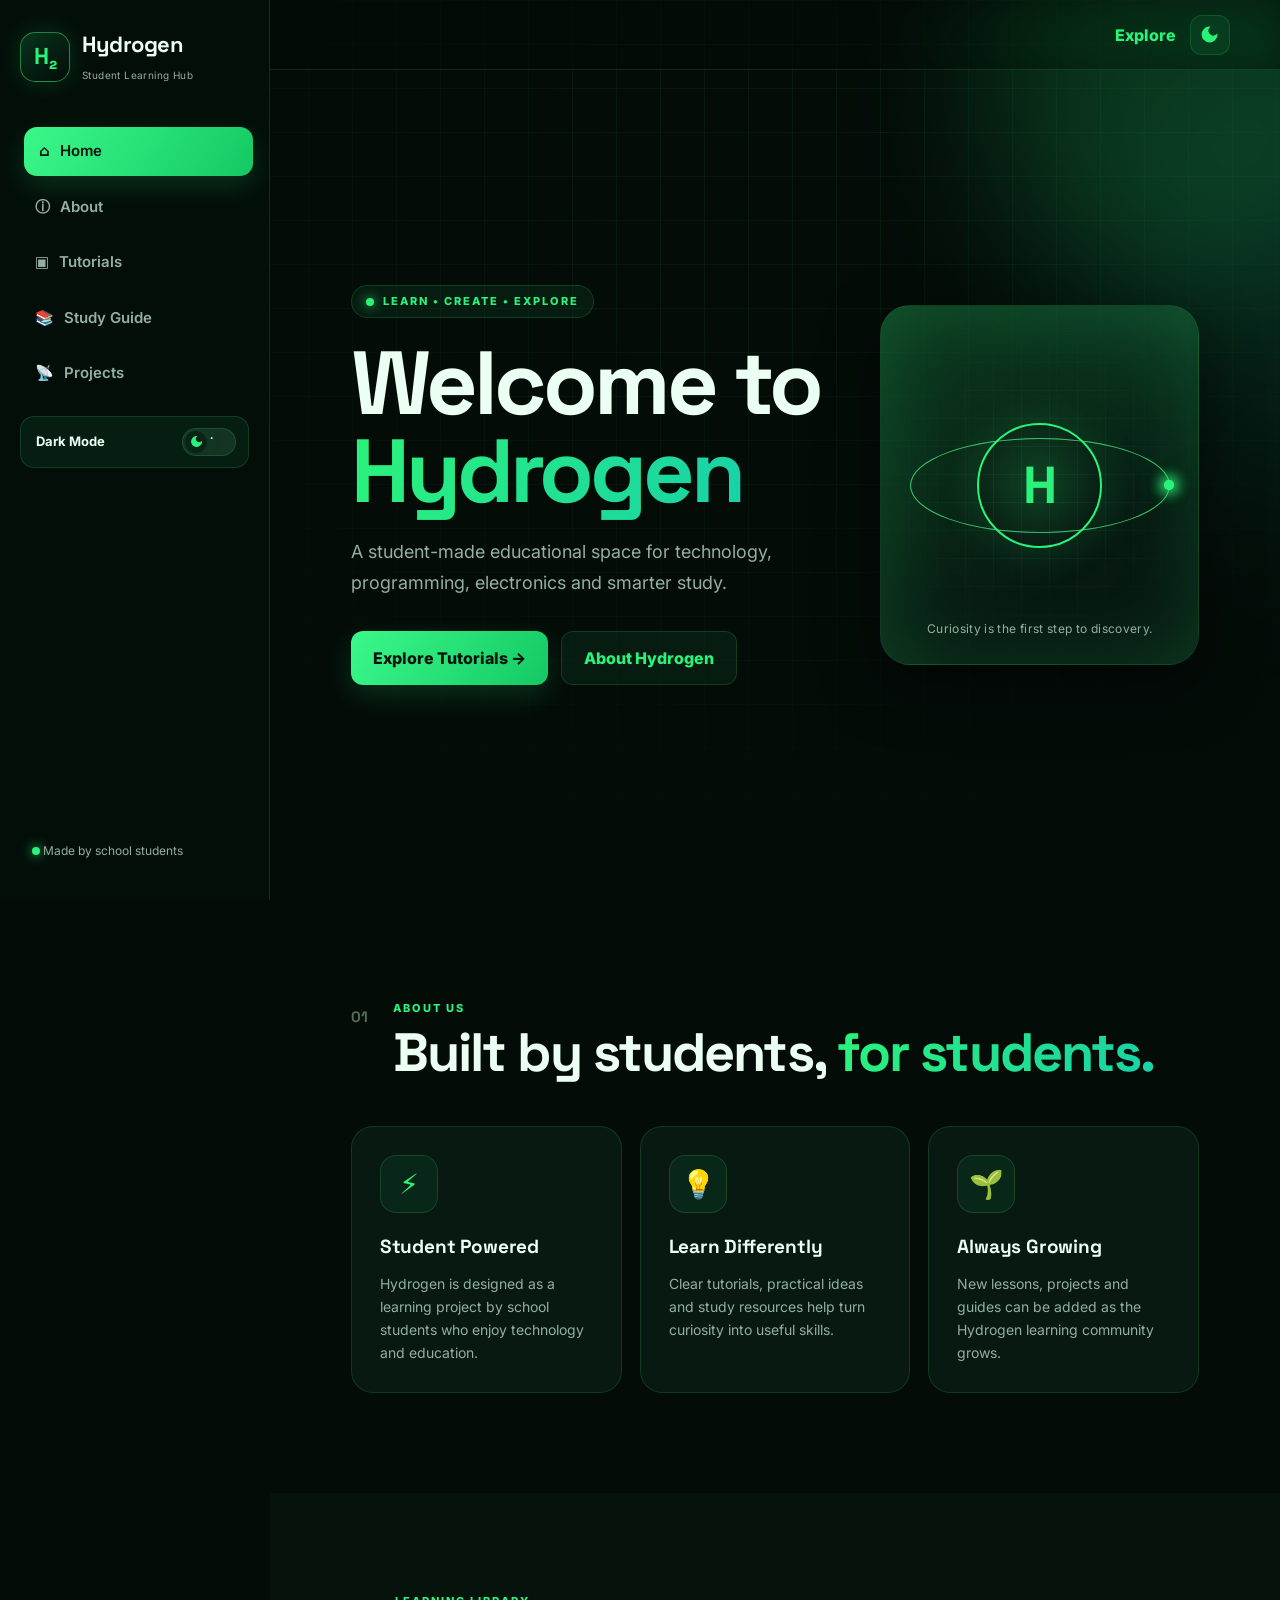
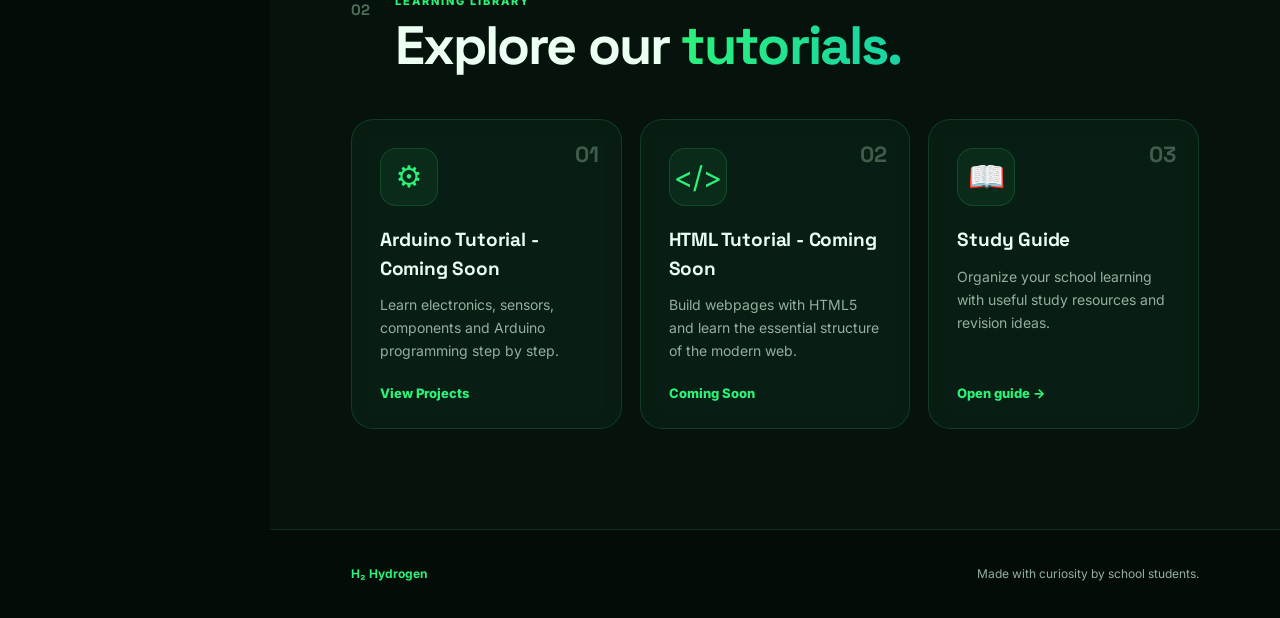
==== index.html @ 84f3fb13 "Add line break in Arduino tutorial section Added a line break after the tutorial description." ====
<!DOCTYPE html>
<html lang="en">
<head>
  <meta charset="UTF-8">
  <meta name="viewport" content="width=device-width, initial-scale=1.0">
  <meta name="theme-color" content="#040c08">
  <script>
    (function () {
      var r = document.documentElement, t = "dark";
      try { if (localStorage.getItem("hydrogen-theme") === "light") t = "light"; } catch (e) {}
      r.setAttribute("data-theme", t);
      r.classList.add("js");
    })();
  </script>
  <link rel="preconnect" href="https://fonts.googleapis.com">
  <link rel="preconnect" href="https://fonts.gstatic.com" crossorigin>
  <link href="https://fonts.googleapis.com/css2?family=Inter:wght@400;500;600;700&family=Space+Grotesk:wght@500;600;700&display=swap" rel="stylesheet">
  <meta name="description" content="Hydrogen — a student-made educational website.">
  <title>Hydrogen | Student Learning Hub</title>
  <link rel="stylesheet" href="style.css">
  <link rel="shortcut icon" href="sources/favicon.png" type="image/png">
</head>
<body>
  <div class="green-pulse"></div>

  <aside class="sidebar" id="sidebar">
    <div class="brand">
      <div class="logo">H₂</div>
      <div>
        <h1>Hydrogen</h1>
        <span>Student Learning Hub</span>
      </div>
    </div>

    <button class="close-btn" id="closeSidebar" aria-label="Close menu">×</button>

    <nav>
      <a href="#home" class="active">⌂ <span>Home</span></a>
      <a href="#about">ⓘ <span>About</span></a>
      <a href="#tutorials">▣ <span>Tutorials</span></a>
      <a href="studyguide.html">📚 <span>Study Guide</span></a>

<a href="projects.html">📡 <span>Projects</span></a>
    </nav>


    <button class="theme-toggle" id="themeToggle" type="button" aria-label="Toggle light and dark mode" aria-pressed="false" data-theme-toggle>
      <span class="theme-label" id="themeLabel">Dark Mode</span>
      <span class="theme-switch" aria-hidden="true"><span class="knob"><svg class="ico moon" viewBox="0 0 24 24"><path d="M21 12.8A9 9 0 1 1 11.2 3a7 7 0 0 0 9.8 9.8z"/></svg><svg class="ico sun" viewBox="0 0 24 24"><circle cx="12" cy="12" r="4.2"/><path d="M12 2v2.5M12 19.5V22M2 12h2.5M19.5 12H22M4.9 4.9l1.8 1.8M17.3 17.3l1.8 1.8M4.9 19.1l1.8-1.8M17.3 6.7l1.8-1.8" fill="none"/></svg></span></span>
    </button>

    <div class="sidebar-footer">
      <span class="dot"></span> Made by school students
    </div>
  </aside>

  <main class="content">
    <header class="topbar">
      <button class="menu-btn" id="openSidebar" aria-label="Open menu">☰</button>
      <div class="mini-brand">Hydrogen</div>
      <div class="top-actions">
        <a href="#tutorials" class="top-link">Explore</a>
        <button class="theme-mini" type="button" aria-label="Toggle light and dark mode" data-theme-toggle><svg class="ico moon" viewBox="0 0 24 24"><path d="M21 12.8A9 9 0 1 1 11.2 3a7 7 0 0 0 9.8 9.8z"/></svg><svg class="ico sun" viewBox="0 0 24 24"><circle cx="12" cy="12" r="4.2"/><path d="M12 2v2.5M12 19.5V22M2 12h2.5M19.5 12H22M4.9 4.9l1.8 1.8M17.3 17.3l1.8 1.8M4.9 19.1l1.8-1.8M17.3 6.7l1.8-1.8" fill="none"/></svg></button>
      </div>
    </header>

    <section class="hero" id="home">
      <div class="hero-text">
        <div class="eyebrow"><span class="blink-dot"></span> LEARN • CREATE • EXPLORE</div>
        <h2>Welcome to <span>Hydrogen</span></h2>
        <p>
          A student-made educational space for technology, programming,
          electronics and smarter study.
        </p>
        <div class="hero-actions">
          <a href="#tutorials" class="btn primary">Explore Tutorials →</a>
          <a href="#about" class="btn secondary">About Hydrogen</a>
        </div>
      </div>

      <div class="hero-card">
        <div class="orbit orbit-one"></div>
        <div class="orbit orbit-two"></div>
        <div class="atom">H</div>
        <p>Curiosity is the first step to discovery.</p>
      </div>
    </section>

    <section class="section" id="about">
      <div class="section-heading">
        <span>01</span>
        <div>
          <p class="eyebrow">ABOUT US</p>
          <h2>Built by students, <span>for students.</span></h2>
        </div>
      </div>
      <div class="about-grid">
        <article class="glass-card">
          <div class="card-icon">⚡</div>
          <h3>Student Powered</h3>
          <p>Hydrogen is designed as a learning project by school students who enjoy technology and education.</p>
        </article>
        <article class="glass-card">
          <div class="card-icon">💡</div>
          <h3>Learn Differently</h3>
          <p>Clear tutorials, practical ideas and study resources help turn curiosity into useful skills.</p>
        </article>
        <article class="glass-card">
          <div class="card-icon">🌱</div>
          <h3>Always Growing</h3>
          <p>New lessons, projects and guides can be added as the Hydrogen learning community grows.</p>
        </article>
      </div>
    </section>

    <section class="section tutorials" id="tutorials">
      <div class="section-heading">
        <span>02</span>
        <div>
          <p class="eyebrow">LEARNING LIBRARY</p>
          <h2>Explore our <span>tutorials.</span></h2>
        </div>
      </div>

      <div class="tutorial-grid">
        <article class="tutorial-card" href="Arduino.html">
          <div class="tutorial-number">01</div>
          <div class="tutorial-icon">⚙</div>
          <h3>Arduino Tutorial - Coming Soon</h3>
          <p>Learn electronics, sensors, components and Arduino programming step by step.</p><br>
           <span class="read"><a href="https://github.com/TanvirCodeStorm" target="_blank">View Projects</a></span>
        </article>

        <article class="tutorial-card" href="html5tute.html">
          <div class="tutorial-number">02</div>
          <div class="tutorial-icon">&lt;/&gt;</div>
          <h3>HTML Tutorial - Coming Soon</h3>
          <p>Build webpages with HTML5 and learn the essential structure of the modern web.</p>
          <span class="read">Coming Soon</span>
        </article>

        <a class="tutorial-card" href="studyguide.html">
          <div class="tutorial-number">03</div>
          <div class="tutorial-icon">📖</div>
          <h3>Study Guide</h3>
          <p>Organize your school learning with useful study resources and revision ideas.</p>
          <span class="read">Open guide →</span>
        </a>
      </div>
    </section>

    <footer>
      <strong>H₂ Hydrogen</strong>
      <span>Made with curiosity by school students.</span>
    </footer>
  </main>

  <script src="script.js"></script>
</body>
</html>
---- style.css ----
/* =========================================================
   Hydrogen — redesigned theme, light mode, toggles & motion
   ========================================================= */

*,
*::before,
*::after { box-sizing: border-box; margin: 0; padding: 0; }

/* ---------- Design tokens ---------- */
:root,
html[data-theme="dark"] {
  color-scheme: dark;
  --bg: #040c08;
  --panel: rgba(12, 36, 23, .58);
  --text: #ecfff3;
  --muted: #94b09f;
  --faint: #4f6f5b;
  --border: rgba(74, 255, 140, .14);
  --border-strong: rgba(74, 255, 140, .45);
  --accent: #2bf27a;
  --accent-2: #19d3a6;
  --accent-soft: #9affbe;
  --btn-from: #3bf88a;
  --btn-to: #14c964;
  --on-btn: #03140a;
  --nav-bg: rgba(4, 16, 10, .8);
  --bar-bg: rgba(4, 12, 8, .55);
  --band: rgba(9, 30, 19, .45);
  --shadow: 0 22px 55px rgba(0, 0, 0, .5);
  --glow: rgba(43, 242, 122, .16);
  --blob-1: rgba(43, 242, 122, .17);
  --blob-2: rgba(25, 211, 166, .11);
  --grid-line: rgba(74, 255, 140, .055);
  --link-bg: rgba(43, 242, 122, .07);
  --link-bg-hover: rgba(43, 242, 122, .15);
  --switch-track: #143323;
  --knob-bg: #0b2316;
  --ring: rgba(43, 242, 122, .55);
}

html[data-theme="light"] {
  color-scheme: light;
  --bg: #f3faf5;
  --panel: rgba(255, 255, 255, .74);
  --text: #0a1f14;
  --muted: #4a6455;
  --faint: #8ba698;
  --border: rgba(8, 110, 55, .15);
  --border-strong: rgba(8, 130, 65, .45);
  --accent: #087a3c;
  --accent-2: #0a8a78;
  --accent-soft: #066d35;
  --btn-from: #0a8a45;
  --btn-to: #066c34;
  --on-btn: #ffffff;
  --nav-bg: rgba(255, 255, 255, .82);
  --bar-bg: rgba(243, 250, 245, .7);
  --band: rgba(214, 241, 223, .55);
  --shadow: 0 20px 46px rgba(14, 82, 46, .15);
  --glow: rgba(20, 170, 90, .15);
  --blob-1: rgba(60, 214, 120, .30);
  --blob-2: rgba(120, 225, 200, .28);
  --grid-line: rgba(8, 110, 55, .06);
  --link-bg: rgba(8, 122, 60, .06);
  --link-bg-hover: rgba(8, 122, 60, .13);
  --switch-track: #bfe7cc;
  --knob-bg: #ffffff;
  --ring: rgba(8, 122, 60, .5);
}

/* ---------- Base ---------- */
html { scroll-behavior: smooth; -webkit-text-size-adjust: 100%; }

body {
  min-height: 100vh;
  min-height: 100dvh;
  background: var(--bg);
  color: var(--text);
  font-family: "Inter", system-ui, -apple-system, "Segoe UI", Roboto, Arial, sans-serif;
  line-height: 1.5;
  overflow-x: hidden;
  animation: page-in .7s ease both;
}

/* subtle tech grid behind everything */
body::before {
  content: "";
  position: fixed;
  inset: 0;
  z-index: 0;
  pointer-events: none;
  background-image:
    linear-gradient(var(--grid-line) 1px, transparent 1px),
    linear-gradient(90deg, var(--grid-line) 1px, transparent 1px);
  background-size: 44px 44px;
  -webkit-mask-image: radial-gradient(ellipse at 60% 20%, #000 10%, transparent 72%);
  mask-image: radial-gradient(ellipse at 60% 20%, #000 10%, transparent 72%);
}

a { color: inherit; text-decoration: none; }

h1, h2, h3, .logo, .atom, .mini-brand {
  font-family: "Space Grotesk", "Inter", system-ui, sans-serif;
}

::selection { background: var(--accent); color: var(--on-btn); }

:focus-visible {
  outline: 2px solid var(--ring);
  outline-offset: 3px;
  border-radius: 8px;
}

/* themed scrollbar */
html { scrollbar-width: thin; scrollbar-color: var(--faint) transparent; }
::-webkit-scrollbar { width: 10px; }
::-webkit-scrollbar-thumb { background: var(--faint); border-radius: 10px; border: 2px solid var(--bg); }

/* ---------- Ambient background blobs ---------- */
.green-pulse {
  position: fixed;
  width: 420px;
  height: 420px;
  right: -120px;
  top: -130px;
  border-radius: 50%;
  background: var(--blob-1);
  filter: blur(70px);
  animation: drift-a 14s ease-in-out infinite;
  pointer-events: none;
  z-index: 0;
}

.green-pulse::after {
  content: "";
  position: fixed;
  width: 460px;
  height: 460px;
  left: 120px;
  bottom: -200px;
  border-radius: 50%;
  background: var(--blob-2);
  filter: blur(80px);
  animation: drift-b 18s ease-in-out infinite;
}

/* ---------- Scroll progress ---------- */
.scroll-progress {
  position: fixed;
  top: 0;
  left: 0;
  width: 100%;
  height: 3px;
  z-index: 100;
  transform-origin: 0 50%;
  transform: scaleX(0);
  background: linear-gradient(90deg, var(--accent), var(--accent-2));
  box-shadow: 0 0 12px var(--accent);
  pointer-events: none;
}

/* ---------- Sidebar ---------- */
.sidebar {
  position: fixed;
  left: 0;
  top: 0;
  width: 270px;
  height: 100vh;
  height: 100dvh;
  padding: 28px 20px;
  background: var(--nav-bg);
  border-right: 1px solid var(--border);
  z-index: 40;
  display: flex;
  flex-direction: column;
  overflow-y: auto;
  -webkit-backdrop-filter: blur(22px) saturate(140%);
  backdrop-filter: blur(22px) saturate(140%);
  transition: transform .4s cubic-bezier(.2, .8, .2, 1), background-color .4s;
}

.brand {
  display: flex;
  align-items: center;
  gap: 12px;
  margin-bottom: 42px;
}

.logo {
  width: 50px;
  height: 50px;
  display: grid;
  place-items: center;
  border: 1px solid var(--border-strong);
  border-radius: 15px;
  color: var(--accent);
  font-size: 23px;
  font-weight: 800;
  background: linear-gradient(145deg, var(--glow), transparent);
  box-shadow: 0 0 26px var(--glow);
  animation: logo-glow 3.6s ease-in-out infinite;
}

.brand h1 { font-size: 22px; letter-spacing: -.02em; }
.brand span { color: var(--muted); font-size: 10px; letter-spacing: .04em; }

.sidebar nav { display: grid; gap: 7px; }

.sidebar nav a {
  position: relative;
  display: flex;
  align-items: center;
  gap: 10px;
  padding: 13px 15px;
  border-radius: 13px;
  color: var(--muted);
  font-weight: 600;
  font-size: 15px;
  transition: color .25s, background-color .25s, transform .25s, box-shadow .25s;
}

.sidebar nav a:hover {
  color: var(--text);
  background: var(--link-bg-hover);
  transform: translateX(4px);
}

.sidebar nav a.active {
  color: var(--on-btn);
  background: linear-gradient(120deg, var(--btn-from), var(--btn-to));
  transform: translateX(4px);
  box-shadow: 0 10px 28px var(--glow);
}

.sidebar-footer {
  margin-top: auto;
  color: var(--muted);
  font-size: 12px;
  padding: 12px;
}

.dot, .blink-dot {
  display: inline-block;
  width: 8px;
  height: 8px;
  border-radius: 50%;
  background: var(--accent);
  box-shadow: 0 0 12px var(--accent);
  animation: blink 1.4s infinite;
}

.backdrop {
  position: fixed;
  inset: 0;
  z-index: 30;
  background: rgba(2, 10, 6, .55);
  -webkit-backdrop-filter: blur(4px);
  backdrop-filter: blur(4px);
  opacity: 0;
  pointer-events: none;
  transition: opacity .35s ease;
}
.backdrop.show { opacity: 1; pointer-events: auto; }

/* ---------- Theme toggle (sidebar) ---------- */
.theme-toggle {
  margin-top: 18px;
  width: 100%;
  padding: 11px 12px 11px 15px;
  border: 1px solid var(--border);
  border-radius: 14px;
  background: var(--link-bg);
  color: var(--text);
  cursor: pointer;
  display: flex;
  align-items: center;
  justify-content: space-between;
  gap: 10px;
  font: inherit;
  font-size: 13px;
  font-weight: 700;
  transition: border-color .25s, transform .25s, background-color .25s;
}
.theme-toggle:hover { border-color: var(--border-strong); transform: translateX(3px); }
.theme-toggle:active { transform: scale(.98); }

.theme-switch {
  position: relative;
  flex: none;
  width: 54px;
  height: 28px;
  border-radius: 30px;
  background: var(--switch-track);
  border: 1px solid var(--border);
  overflow: hidden;
  transition: background-color .4s;
}

/* stars (dark) / clouds (light) decoration */
.theme-switch::before {
  content: "";
  position: absolute;
  inset: 0;
  background:
    radial-gradient(circle at 26% 30%, #fff 0 1px, transparent 1.5px),
    radial-gradient(circle at 40% 70%, #fff 0 1px, transparent 1.5px),
    radial-gradient(circle at 55% 35%, #fff 0 .8px, transparent 1.3px);
  opacity: .8;
  transition: opacity .4s, transform .5s;
}
html[data-theme="light"] .theme-switch::before {
  opacity: 0;
  transform: translateY(-10px);
}

.knob {
  position: absolute;
  top: 2px;
  left: 2px;
  width: 22px;
  height: 22px;
  border-radius: 50%;
  display: grid;
  place-items: center;
  color: var(--accent);
  background: var(--knob-bg);
  box-shadow: 0 2px 8px rgba(0, 0, 0, .3), 0 0 14px var(--glow);
  transition: transform .5s cubic-bezier(.68, -.4, .27, 1.4), background-color .4s;
}
html[data-theme="light"] .knob { transform: translateX(26px) rotate(360deg); color: #e89a00; }

.ico {
  grid-area: 1 / 1;
  width: 13px;
  height: 13px;
  fill: currentColor;
  stroke: currentColor;
  stroke-width: 2;
  stroke-linecap: round;
  transition: opacity .3s, transform .5s;
}
.ico.sun { opacity: 0; transform: scale(.3) rotate(-90deg); }
html[data-theme="light"] .ico.sun { opacity: 1; transform: none; }
html[data-theme="light"] .ico.moon { opacity: 0; transform: scale(.3) rotate(90deg); }

/* ---------- Theme toggle (compact, top bar) ---------- */
.theme-mini {
  position: relative;
  width: 40px;
  height: 40px;
  border-radius: 12px;
  border: 1px solid var(--border);
  background: var(--link-bg);
  color: var(--accent);
  display: grid;
  place-items: center;
  cursor: pointer;
  transition: transform .25s, border-color .25s, background-color .25s;
}
.theme-mini:hover { transform: translateY(-2px) rotate(-8deg); border-color: var(--border-strong); background: var(--link-bg-hover); }
.theme-mini:active { transform: scale(.92); }
.theme-mini .ico { width: 19px; height: 19px; }
html[data-theme="light"] .theme-mini { color: #d98b00; }

/* ---------- Layout ---------- */
.content {
  margin-left: 270px;
  position: relative;
  z-index: 1;
}

.topbar {
  position: sticky;
  top: 0;
  z-index: 20;
  height: 70px;
  display: flex;
  align-items: center;
  justify-content: space-between;
  gap: 14px;
  padding: 0 5%;
  background: var(--bar-bg);
  border-bottom: 1px solid var(--border);
  -webkit-backdrop-filter: blur(16px) saturate(140%);
  backdrop-filter: blur(16px) saturate(140%);
  transition: background-color .4s;
}

.top-actions {
  display: flex;
  align-items: center;
  gap: 14px;
  margin-left: auto;
}

.mini-brand, .top-link {
  color: var(--accent);
  font-weight: 800;
}

.top-link {
  position: relative;
  padding: 4px 0;
}
.top-link::after {
  content: "";
  position: absolute;
  left: 0; right: 0; bottom: 0;
  height: 2px;
  background: var(--accent);
  transform: scaleX(0);
  transform-origin: left;
  transition: transform .3s ease;
}
.top-link:hover::after { transform: scaleX(1); }

.menu-btn, .close-btn { display: none; }

/* ---------- Hero ---------- */
.hero {
  min-height: calc(100vh - 70px);
  padding: 80px 8%;
  display: grid;
  grid-template-columns: 1.2fr .8fr;
  gap: 50px;
  align-items: center;
}

.eyebrow {
  color: var(--accent);
  font-size: 11px;
  letter-spacing: 2px;
  font-weight: 800;
}

.hero-text .eyebrow,
.hero > :first-child > .eyebrow {
  display: inline-flex;
  align-items: center;
  gap: 9px;
  padding: 7px 14px;
  border: 1px solid var(--border);
  border-radius: 99px;
  background: var(--link-bg);
}

.hero h2 {
  margin: 22px 0;
  max-width: 800px;
  font-size: clamp(46px, 7vw, 92px);
  line-height: .98;
  letter-spacing: -.045em;
}

.hero h2 span,
.section h2 span {
  background: linear-gradient(100deg, var(--accent), var(--accent-2), var(--accent));
  background-size: 200% auto;
  -webkit-background-clip: text;
  background-clip: text;
  color: transparent;
  -webkit-text-fill-color: transparent;
  animation: shimmer 6s linear infinite;
}

.hero p {
  max-width: 650px;
  color: var(--muted);
  font-size: 18px;
  line-height: 1.7;
}

.hero-actions {
  display: flex;
  flex-wrap: wrap;
  gap: 13px;
  margin-top: 32px;
}

/* hero entrance choreography */
.hero > :first-child > * { animation: rise .9s cubic-bezier(.2, .7, .2, 1) backwards; }
.hero > :first-child > :nth-child(1) { animation-delay: .10s; }
.hero > :first-child > :nth-child(2) { animation-delay: .22s; }
.hero > :first-child > :nth-child(3) { animation-delay: .34s; }
.hero > :first-child > :nth-child(4) { animation-delay: .46s; }
.hero-card { animation: pop 1s cubic-bezier(.2, .8, .2, 1) .3s backwards; }

/* ---------- Buttons ---------- */
.btn {
  position: relative;
  display: inline-flex;
  align-items: center;
  gap: 6px;
  padding: 14px 22px;
  border-radius: 12px;
  font-weight: 800;
  overflow: hidden;
  transition: transform .3s, box-shadow .3s, border-color .3s, background-color .3s;
}

.btn.primary {
  background: linear-gradient(120deg, var(--btn-from), var(--btn-to));
  color: var(--on-btn);
  box-shadow: 0 10px 28px var(--glow);
}
.btn.primary::after {
  content: "";
  position: absolute;
  top: 0; left: -80%;
  width: 50%; height: 100%;
  background: linear-gradient(100deg, transparent, rgba(255, 255, 255, .45), transparent);
  transform: skewX(-20deg);
  transition: left .6s ease;
}
.btn.primary:hover::after { left: 130%; }

.btn.secondary {
  border: 1px solid var(--border);
  color: var(--accent);
  background: var(--link-bg);
}
.btn.secondary:hover { border-color: var(--border-strong); background: var(--link-bg-hover); }

.btn:hover { transform: translateY(-3px); box-shadow: 0 16px 34px var(--glow); }
.btn:active { transform: translateY(0) scale(.97); }

/* ---------- Hero card ---------- */
.hero-card {
  position: relative;
  height: 360px;
  border: 1px solid var(--border);
  border-radius: 30px;
  background: linear-gradient(145deg, var(--glow), transparent 70%), var(--panel);
  display: grid;
  place-items: center;
  overflow: hidden;
  box-shadow: var(--shadow), inset 0 0 80px var(--glow);
  -webkit-backdrop-filter: blur(10px);
  backdrop-filter: blur(10px);
  transition: transform .25s ease-out, box-shadow .4s, background-color .4s;
  will-change: transform;
}

.hero-card::before {
  content: "";
  position: absolute;
  inset: 0;
  background-image:
    linear-gradient(var(--grid-line) 1px, transparent 1px),
    linear-gradient(90deg, var(--grid-line) 1px, transparent 1px);
  background-size: 28px 28px;
  -webkit-mask-image: radial-gradient(circle, #000 20%, transparent 75%);
  mask-image: radial-gradient(circle, #000 20%, transparent 75%);
}

.atom {
  position: relative;
  width: 125px;
  height: 125px;
  display: grid;
  place-items: center;
  border: 2px solid var(--accent);
  border-radius: 50%;
  color: var(--accent);
  font-size: 52px;
  font-weight: 800;
  background: radial-gradient(circle, var(--glow), transparent 70%);
  box-shadow: 0 0 45px var(--glow);
  animation: float 3.4s ease-in-out infinite;
  z-index: 2;
}
.atom::before,
.atom::after {
  content: "";
  position: absolute;
  inset: -2px;
  border-radius: 50%;
  border: 2px solid var(--accent);
  opacity: 0;
  animation: ripple 3.2s ease-out infinite;
}
.atom::after { animation-delay: 1.6s; }

.orbit {
  position: absolute;
  width: 260px;
  height: 95px;
  border: 1px solid var(--border-strong);
  border-radius: 50%;
  animation: spin-one 7s linear infinite;
}
.orbit::after {
  content: "";
  position: absolute;
  top: 50%;
  left: 100%;
  width: 10px;
  height: 10px;
  margin: -5px 0 0 -5px;
  border-radius: 50%;
  background: var(--accent);
  box-shadow: 0 0 14px 2px var(--accent);
}
.orbit-two { animation: spin-two 9s linear infinite; }

.hero-card p {
  position: absolute;
  bottom: 25px;
  z-index: 2;
  color: var(--muted);
  font-size: 12px;
  letter-spacing: .03em;
}

/* ---------- Sections ---------- */
.section {
  padding: 100px 8%;
  scroll-margin-top: 80px;
}

.section-heading {
  display: flex;
  gap: 25px;
  align-items: flex-start;
  margin-bottom: 45px;
}

.section-heading > span {
  font-family: "Space Grotesk", sans-serif;
  font-size: 15px;
  color: var(--faint);
  font-weight: 800;
  padding-top: 6px;
}

.section h2 {
  margin-top: 8px;
  font-size: clamp(32px, 5vw, 54px);
  letter-spacing: -.035em;
  line-height: 1.05;
}

.about-grid, .tutorial-grid {
  display: grid;
  grid-template-columns: repeat(3, 1fr);
  gap: 18px;
}

/* ---------- Cards ---------- */
.glass-card, .tutorial-card {
  position: relative;
  isolation: isolate;
  border: 1px solid var(--border);
  background: var(--panel);
  border-radius: 22px;
  padding: 28px;
  -webkit-backdrop-filter: blur(12px);
  backdrop-filter: blur(12px);
  transition: transform .35s cubic-bezier(.2, .8, .2, 1), border-color .3s, box-shadow .35s, background-color .4s;
}

/* cursor-following spotlight */
.glass-card::before, .tutorial-card::before {
  content: "";
  position: absolute;
  inset: 0;
  z-index: -1;
  border-radius: inherit;
  background: radial-gradient(420px circle at var(--mx, 50%) var(--my, 0%), var(--glow), transparent 45%);
  opacity: 0;
  transition: opacity .35s;
  pointer-events: none;
}

.glass-card:hover, .tutorial-card:hover {
  transform: translateY(-8px);
  border-color: var(--border-strong);
  box-shadow: var(--shadow);
}
.glass-card:hover::before, .tutorial-card:hover::before { opacity: 1; }

.card-icon, .tutorial-icon {
  display: inline-grid;
  place-items: center;
  width: 58px;
  height: 58px;
  border-radius: 16px;
  border: 1px solid var(--border);
  background: var(--link-bg);
  font-size: 28px;
  color: var(--accent);
  margin-bottom: 20px;
  transition: transform .4s cubic-bezier(.2, .8, .2, 1), background-color .3s;
}
.glass-card:hover .card-icon,
.tutorial-card:hover .tutorial-icon {
  transform: scale(1.1) rotate(-6deg);
  background: var(--link-bg-hover);
}

.glass-card h3, .tutorial-card h3 {
  margin-bottom: 10px;
  font-size: 19px;
  letter-spacing: -.01em;
}

.glass-card p, .tutorial-card p {
  color: var(--muted);
  line-height: 1.65;
  font-size: 14px;
}

.glass-card p a, .glass-card strong a {
  color: var(--accent);
  text-decoration: underline;
  text-decoration-thickness: 1.5px;
  text-underline-offset: 3px;
}

.tutorials { background: var(--band); transition: background-color .4s; }

.tutorial-card { min-height: 310px; overflow: hidden; }

.tutorial-number {
  position: absolute;
  top: 18px;
  right: 22px;
  color: var(--faint);
  font-family: "Space Grotesk", sans-serif;
  font-weight: 800;
  font-size: 22px;
  opacity: .8;
}

.tutorial-icon { font-size: 30px; }

.tutorial-card .read {
  position: absolute;
  left: 28px;
  bottom: 25px;
  color: var(--accent);
  font-size: 13px;
  font-weight: 800;
}
.tutorial-card .read a { border-bottom: 2px solid transparent; transition: border-color .25s; }
.tutorial-card .read a:hover { border-color: var(--accent); }

/* ---------- Project / study links ---------- */
.studyarea { padding: 10px 0; }
.studyarea ul { list-style: none; padding: 0; margin: 0; }
.studyarea li { margin: 8px 0; }

.studyarea a {
  display: flex;
  align-items: center;
  justify-content: space-between;
  gap: 12px;
  padding: 12px 15px;
  border-radius: 12px;
  border: 1px solid var(--border);
  background: var(--link-bg);
  color: var(--text);
  font-size: 14px;
  font-weight: 600;
  text-decoration: none;
  transition: transform .25s, border-color .25s, background-color .25s;
}
.studyarea a::after {
  content: "→";
  color: var(--accent);
  font-weight: 800;
  transition: transform .25s;
}
.studyarea a:hover {
  transform: translateX(5px);
  border-color: var(--border-strong);
  background: var(--link-bg-hover);
}
.studyarea a:hover::after { transform: translateX(4px); }

/* project people cards */
.person-header { display: flex; gap: 20px; align-items: flex-start; }
.person-header .card-icon { flex: none; }
.person-header > div:last-child { min-width: 0; }
.section > .glass-card { margin-bottom: 6px; }

/* ---------- Footer ---------- */
footer {
  position: relative;
  border-top: 1px solid var(--border);
  padding: 35px 8%;
  display: flex;
  justify-content: space-between;
  gap: 20px;
  color: var(--muted);
  font-size: 12px;
}
footer strong { color: var(--accent); }

/* ---------- Scroll reveal ---------- */
.js .reveal { opacity: 0; }
.js .reveal.in {
  opacity: 1;
  animation: rise .85s cubic-bezier(.2, .7, .2, 1) backwards;
  animation-delay: var(--d, 0s);
}

/* ---------- Theme switching ---------- */
html.theme-anim *,
html.theme-anim *::after {
  transition: background-color .5s ease, color .5s ease, border-color .5s ease, box-shadow .5s ease, fill .5s ease !important;
}

html.theme-vt::view-transition-old(root),
html.theme-vt::view-transition-new(root) {
  animation: none;
  mix-blend-mode: normal;
}
html.theme-vt::view-transition-old(root) { z-index: 1; }
html.theme-vt::view-transition-new(root) { z-index: 2; }

/* ---------- Keyframes ---------- */
@keyframes page-in { from { opacity: 0; } to { opacity: 1; } }
@keyframes rise   { from { opacity: 0; transform: translateY(28px); } to { opacity: 1; transform: none; } }
@keyframes pop    { from { opacity: 0; transform: scale(.88) translateY(20px); } to { opacity: 1; transform: none; } }
@keyframes blink  { 0%, 45% { opacity: 1; } 50%, 100% { opacity: .2; } }
@keyframes float  { 0%, 100% { transform: translateY(0); } 50% { transform: translateY(-12px); } }
@keyframes shimmer { to { background-position: 200% center; } }
@keyframes ripple { 0% { transform: scale(1); opacity: .55; } 100% { transform: scale(2.3); opacity: 0; } }
@keyframes spin-one { from { transform: rotate(0deg); }  to { transform: rotate(360deg); } }
@keyframes spin-two { from { transform: rotate(60deg); } to { transform: rotate(420deg); } }
@keyframes logo-glow { 0%, 100% { box-shadow: 0 0 18px var(--glow); } 50% { box-shadow: 0 0 34px var(--glow), 0 0 4px var(--border-strong); } }
@keyframes drift-a { 0%, 100% { transform: translate(0, 0) scale(1); } 50% { transform: translate(-60px, 70px) scale(1.15); } }
@keyframes drift-b { 0%, 100% { transform: translate(0, 0) scale(1); } 50% { transform: translate(90px, -50px) scale(1.1); } }

/* ---------- Responsive ---------- */
@media (max-width: 900px) {
  .sidebar { transform: translateX(-100%); width: min(290px, 84vw); }
  .sidebar.open { transform: translateX(0); box-shadow: 0 0 60px rgba(0, 0, 0, .4); }

  .content { margin-left: 0; }

  .menu-btn, .close-btn {
    display: grid;
    place-items: center;
    width: 40px;
    height: 40px;
    border: 1px solid var(--border);
    border-radius: 12px;
    background: var(--link-bg);
    color: var(--accent);
    font-size: 22px;
    cursor: pointer;
    transition: transform .25s, background-color .25s;
  }
  .menu-btn:active, .close-btn:active { transform: scale(.92); }

  .close-btn { position: absolute; right: 15px; top: 18px; font-size: 26px; line-height: 1; }

  .topbar { padding: 0 5%; }
  .top-actions { gap: 10px; }
  .mini-brand { margin-right: auto; margin-left: 4px; }

  .hero { grid-template-columns: 1fr; padding-top: 55px; min-height: auto; }
  .hero-card { max-width: 500px; }
  .section { padding: 70px 6%; }
  .about-grid, .tutorial-grid { grid-template-columns: 1fr; }
  .tutorial-card { min-height: 280px; }
  .person-header { flex-direction: column; gap: 4px; }
  footer { flex-direction: column; }
}

@media (min-width: 901px) {
  .mini-brand { display: none; }
}

@media (max-width: 480px) {
  .hero-actions .btn { flex: 1 1 100%; justify-content: center; }
  .section-heading { gap: 14px; }
}

/* ---------- Reduced motion ---------- */
@media (prefers-reduced-motion: reduce) {
  *, *::before, *::after {
    animation-duration: .001ms !important;
    animation-iteration-count: 1 !important;
    animation-delay: 0s !important;
    transition-duration: .001ms !important;
    scroll-behavior: auto !important;
  }
  .js .reveal { opacity: 1; }
}
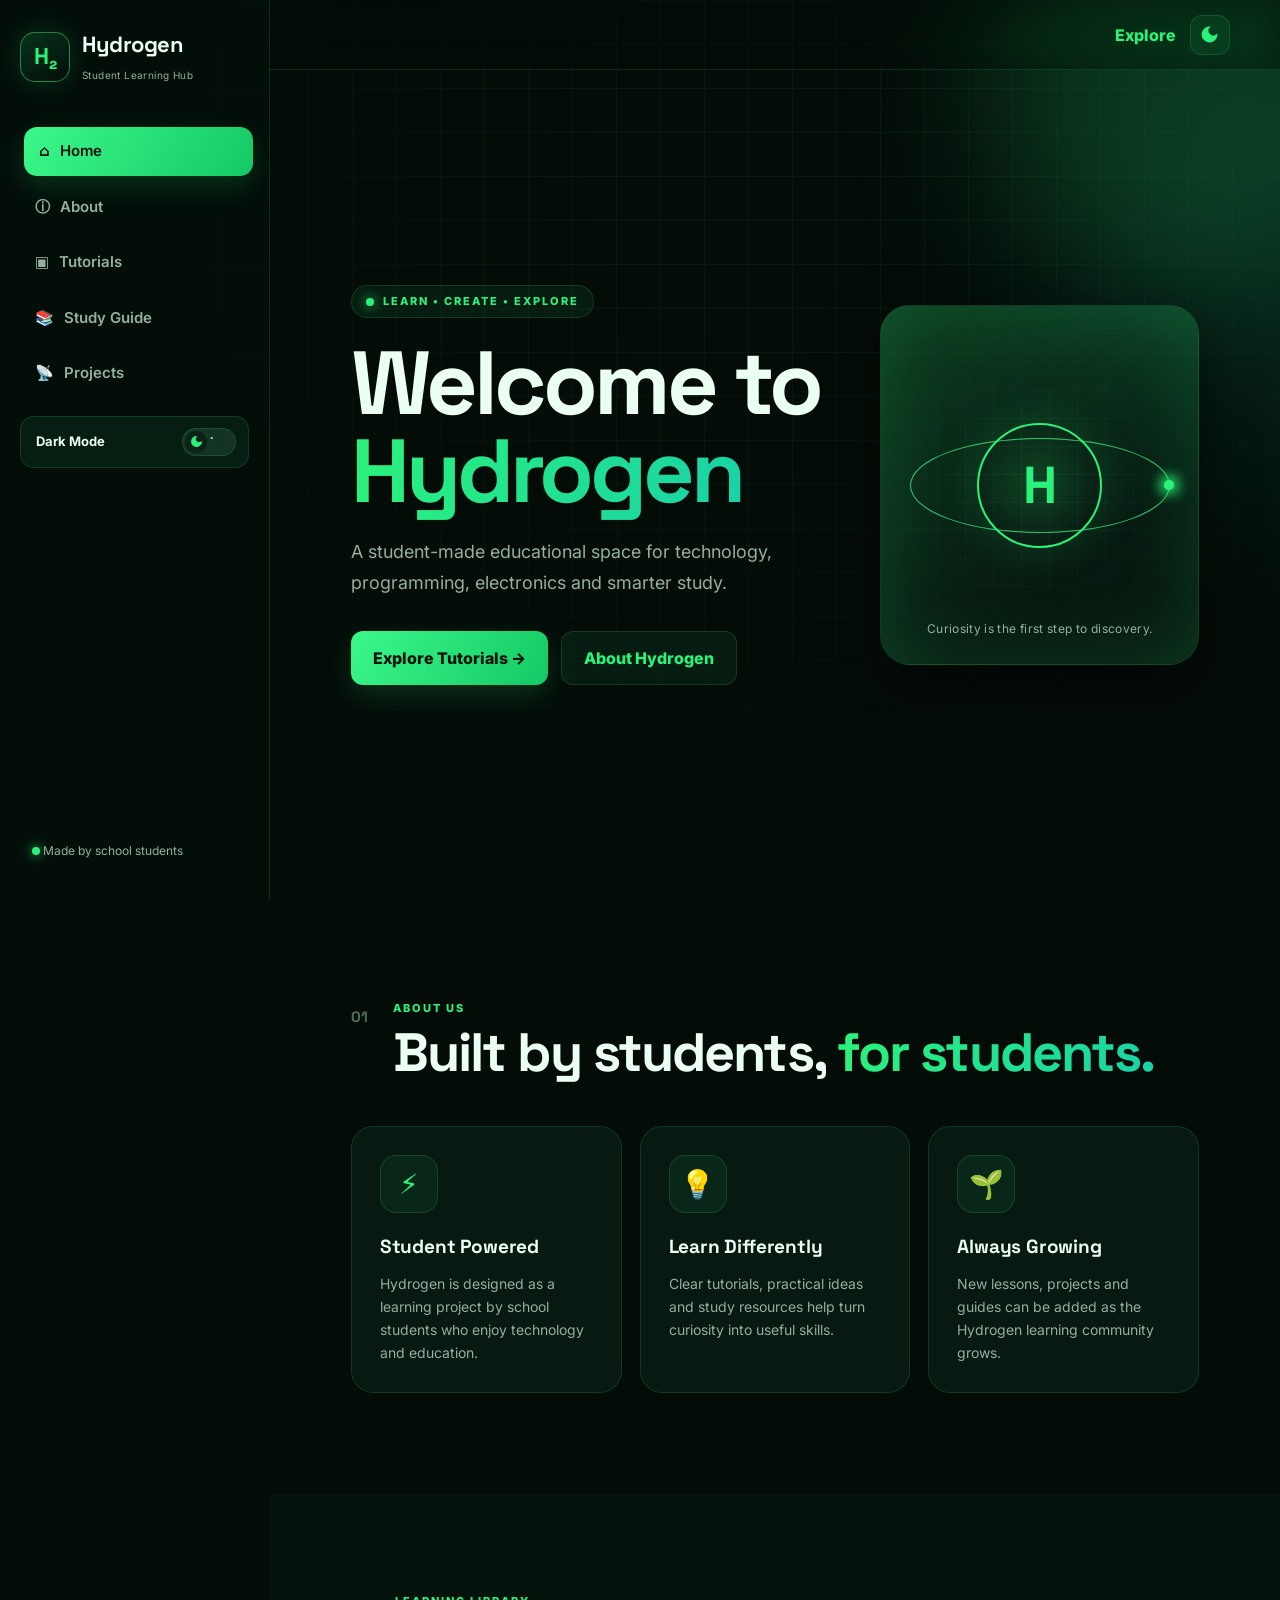
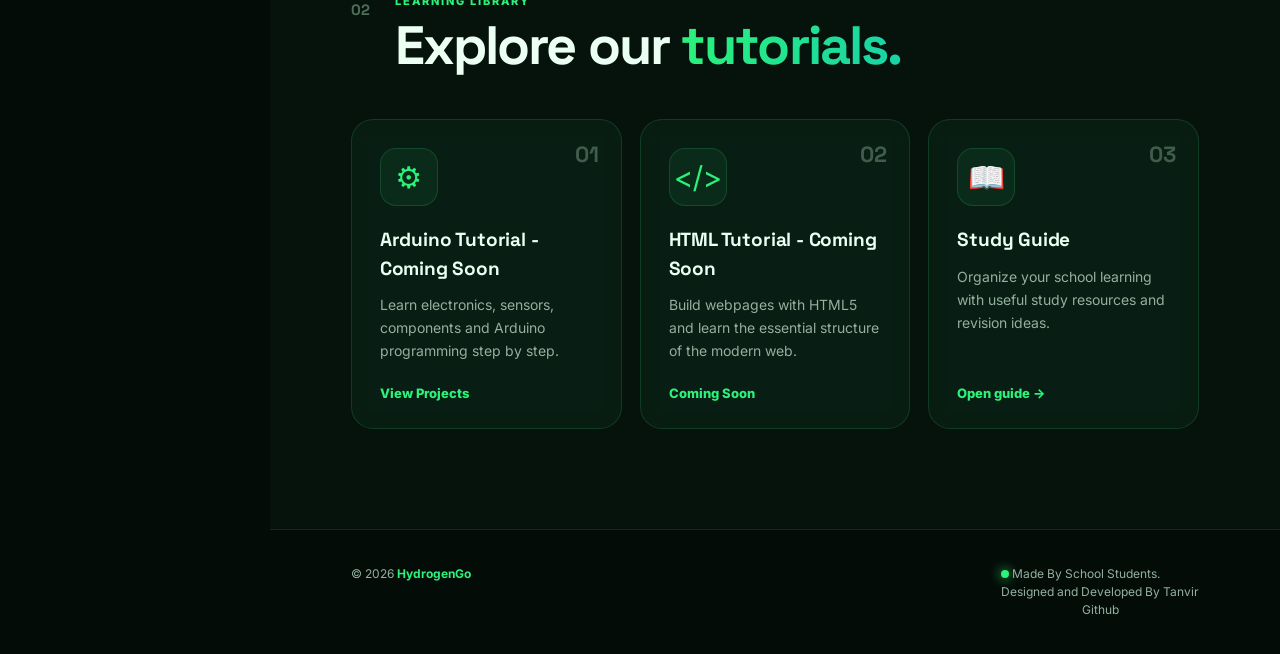
==== commit 197bf016: "Update index.html" ====
--- a/index.html
+++ b/index.html
@@ -149,10 +149,25 @@
       </div>
     </section>
 
-    <footer>
-      <strong>H₂ Hydrogen</strong>
-      <span>Made with curiosity by school students.</span>
-    </footer>
+            <footer>
+
+            <span>
+                © 2026
+                <strong>HydrogenGo</strong>
+            </span>
+
+            <span>
+
+                <span class="dot"></span>
+
+                Made By School Students. 
+<div class="read">Designed and Developed By Tanvir</div>
+<div class="read"><center><a href="https://GitHub.com/TanvirCodeStorm">Github</a></center></div>
+
+
+            </span>
+
+        </footer>
   </main>
 
   <script src="script.js"></script>
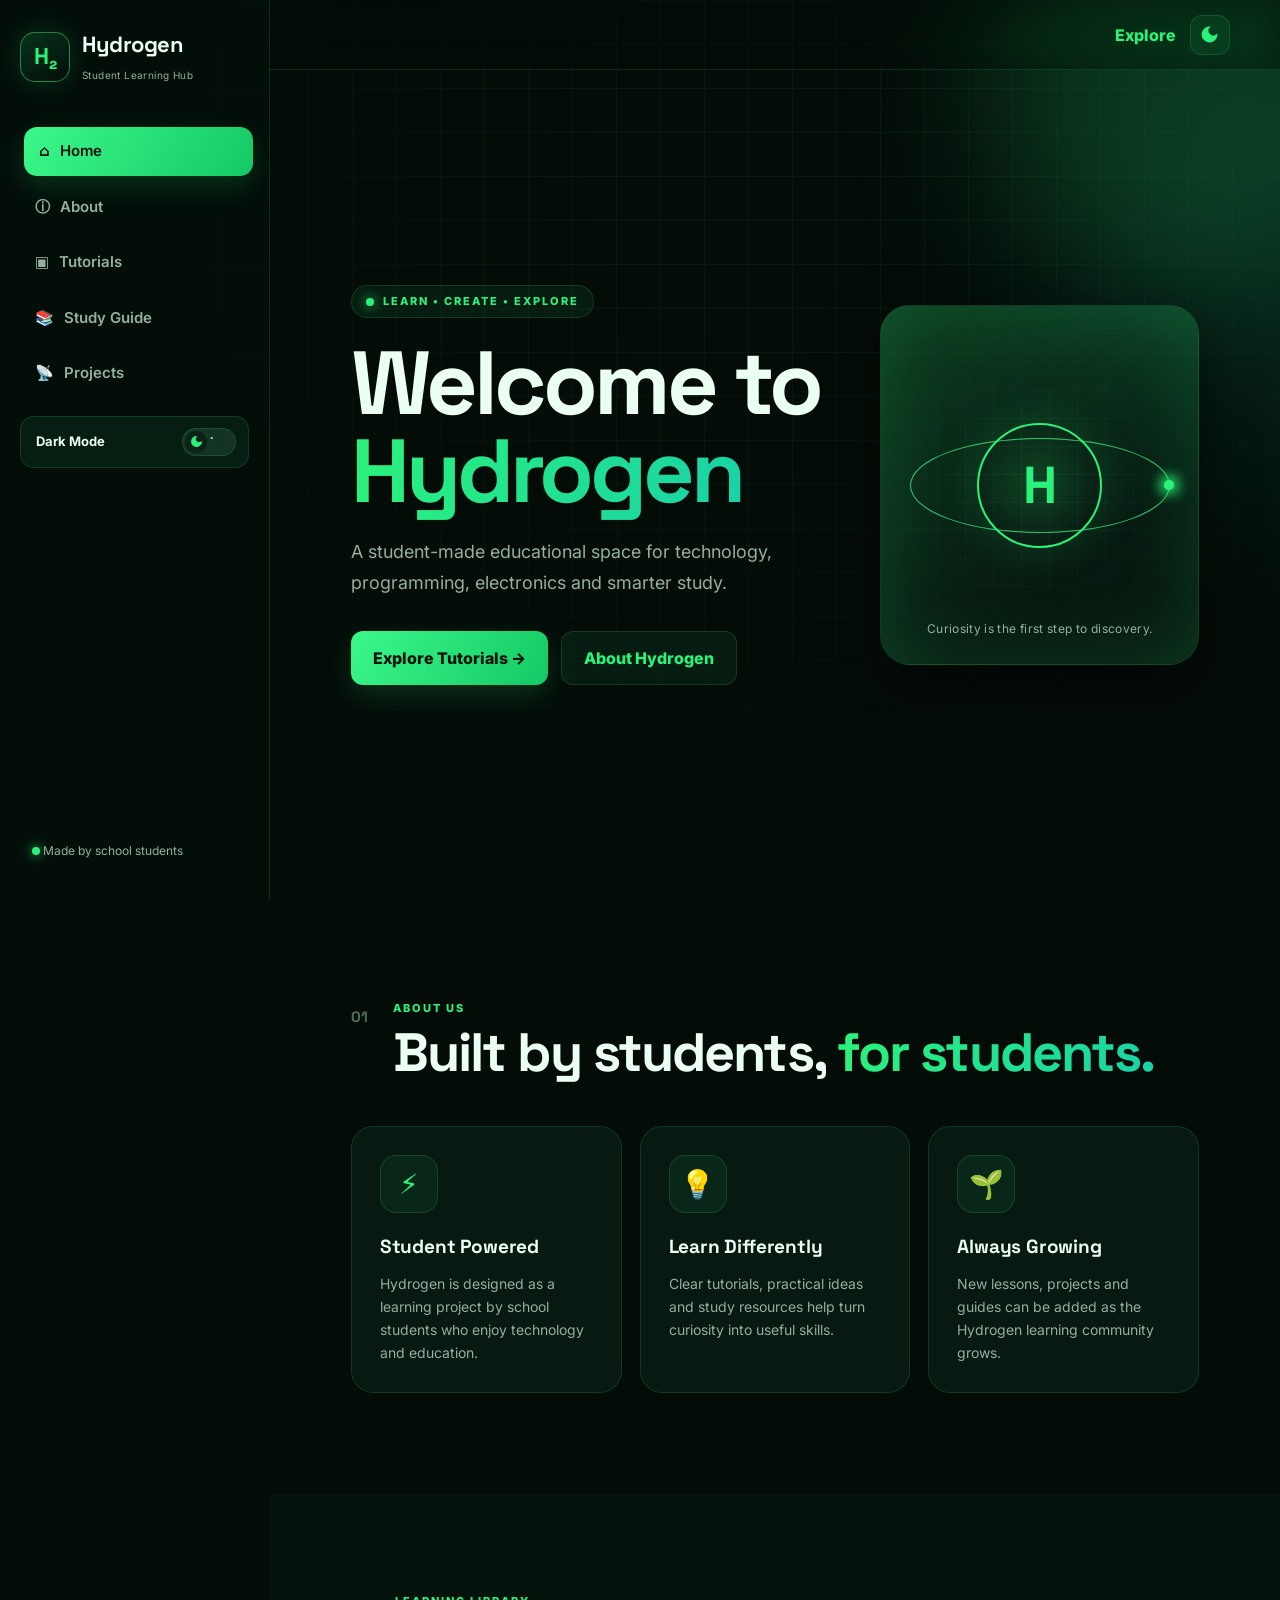
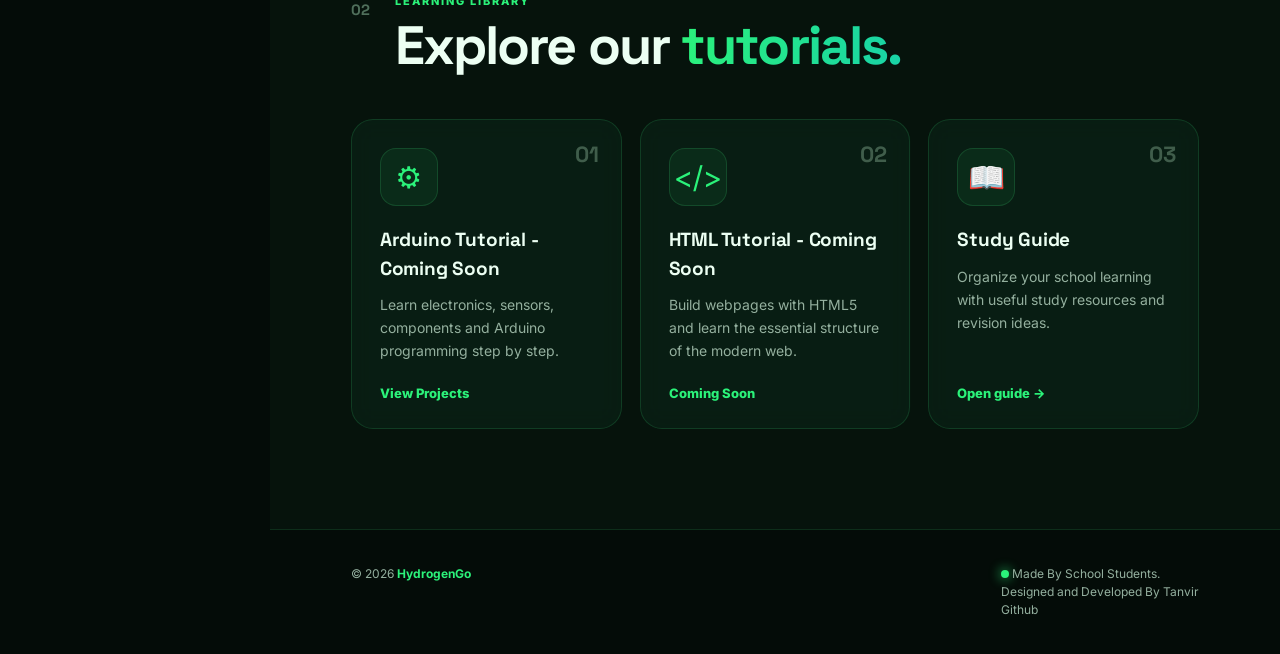
==== commit 13ce20d0: "Update index.html" ====
--- a/index.html
+++ b/index.html
@@ -162,7 +162,7 @@
 
                 Made By School Students. 
 <div class="read">Designed and Developed By Tanvir</div>
-<div class="read"><center><a href="https://GitHub.com/TanvirCodeStorm">Github</a></center></div>
+<div class="read"><a href="https://GitHub.com/TanvirCodeStorm">Github</a></div>
 
 
             </span>
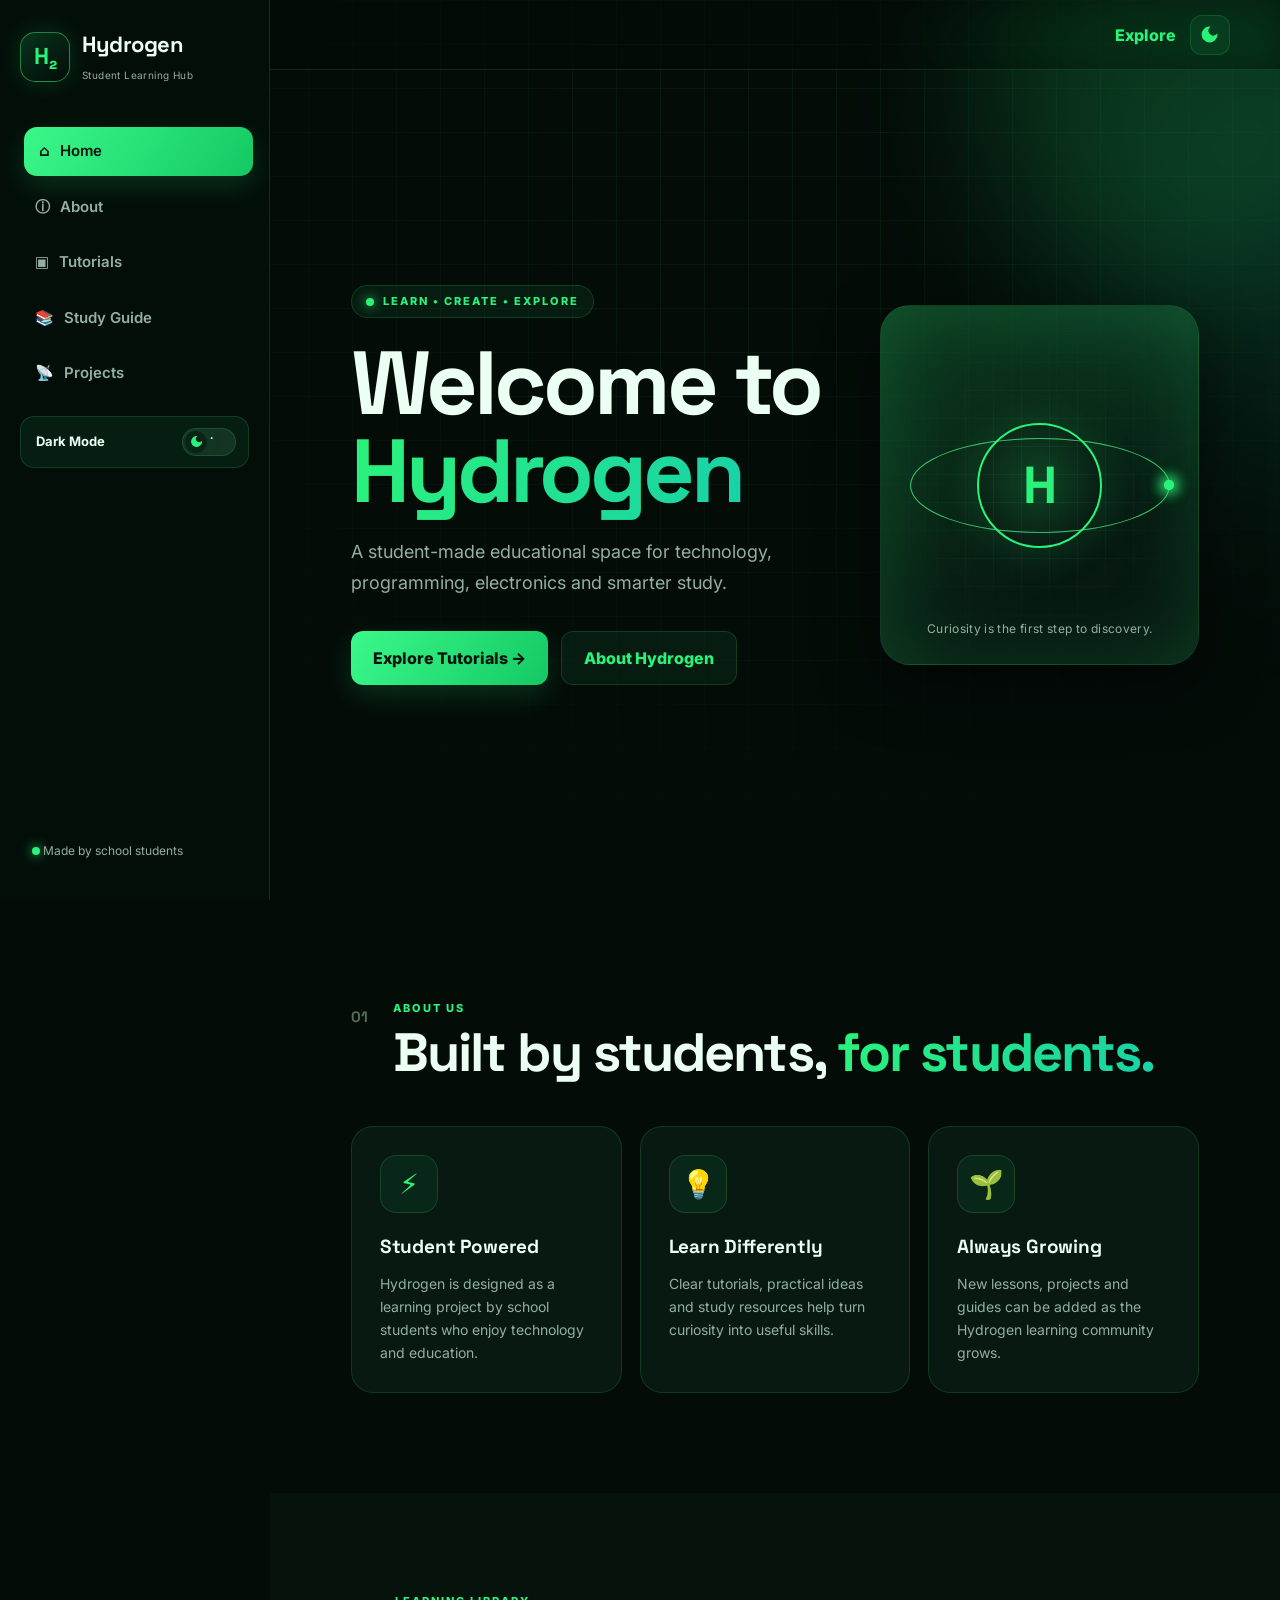
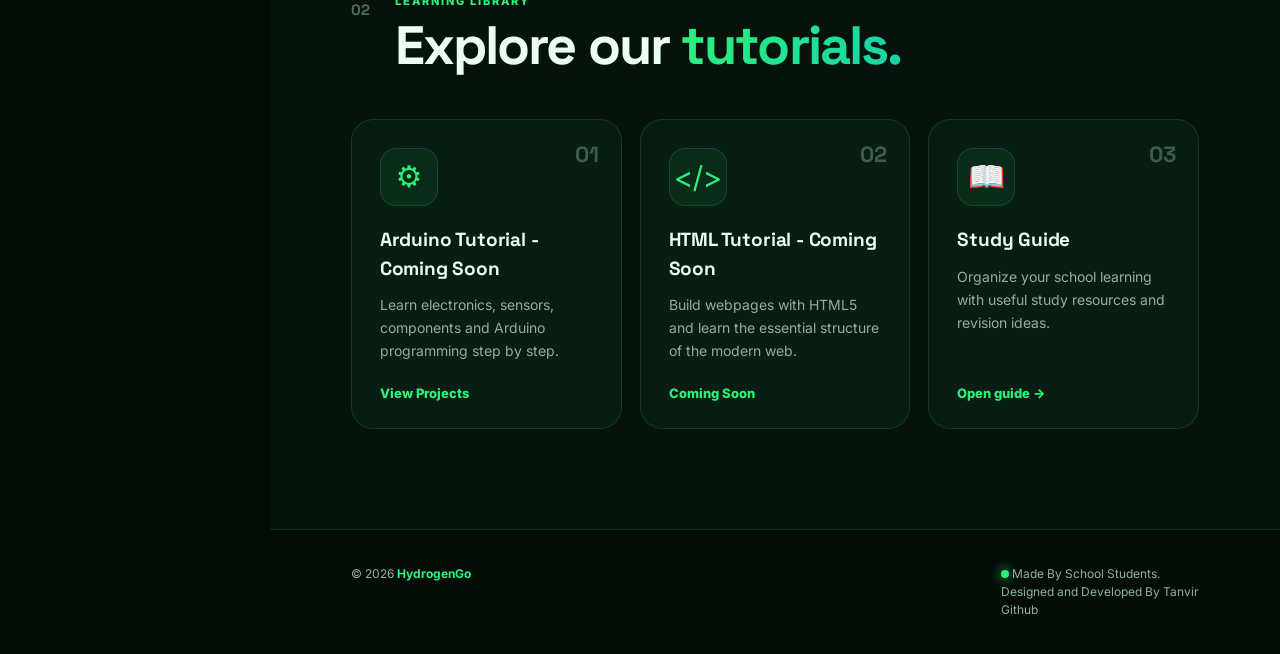
==== commit 72cc9258: "Update index.html" ====
--- a/index.html
+++ b/index.html
@@ -4,6 +4,17 @@
   <meta charset="UTF-8">
   <meta name="viewport" content="width=device-width, initial-scale=1.0">
   <meta name="theme-color" content="#040c08">
+<meta property="og:site_name" content="HydrogenGo">
+
+<script type="application/ld+json">
+{
+  "@context": "https://schema.org",
+  "@type": "WebSite",
+  "name": "HydrogenGo",
+  "alternateName": "Hydrogen",
+  "url": "https://hydrogengo.github.io/"
+}
+</script>
   <script>
     (function () {
       var r = document.documentElement, t = "dark";
@@ -17,7 +28,7 @@
   <link href="https://fonts.googleapis.com/css2?family=Inter:wght@400;500;600;700&family=Space+Grotesk:wght@500;600;700&display=swap" rel="stylesheet">
   <meta name="description" content="Hydrogen — a student-made educational website.">
   <title>Hydrogen | Student Learning Hub</title>
-  <link rel="stylesheet" href="style.css">
+  <link rel="stylesheet" href="css/style.css">
   <link rel="shortcut icon" href="sources/favicon.png" type="image/png">
 </head>
 <body>
--- a/css/style.css
+++ b/css/style.css
@@ -0,0 +1,892 @@
+/* =========================================================
+   Hydrogen — redesigned theme, light mode, toggles & motion
+   ========================================================= */
+
+*,
+*::before,
+*::after { box-sizing: border-box; margin: 0; padding: 0; }
+
+/* ---------- Design tokens ---------- */
+:root,
+html[data-theme="dark"] {
+  color-scheme: dark;
+  --bg: #040c08;
+  --panel: rgba(12, 36, 23, .58);
+  --text: #ecfff3;
+  --muted: #94b09f;
+  --faint: #4f6f5b;
+  --border: rgba(74, 255, 140, .14);
+  --border-strong: rgba(74, 255, 140, .45);
+  --accent: #2bf27a;
+  --accent-2: #19d3a6;
+  --accent-soft: #9affbe;
+  --btn-from: #3bf88a;
+  --btn-to: #14c964;
+  --on-btn: #03140a;
+  --nav-bg: rgba(4, 16, 10, .8);
+  --bar-bg: rgba(4, 12, 8, .55);
+  --band: rgba(9, 30, 19, .45);
+  --shadow: 0 22px 55px rgba(0, 0, 0, .5);
+  --glow: rgba(43, 242, 122, .16);
+  --blob-1: rgba(43, 242, 122, .17);
+  --blob-2: rgba(25, 211, 166, .11);
+  --grid-line: rgba(74, 255, 140, .055);
+  --link-bg: rgba(43, 242, 122, .07);
+  --link-bg-hover: rgba(43, 242, 122, .15);
+  --switch-track: #143323;
+  --knob-bg: #0b2316;
+  --ring: rgba(43, 242, 122, .55);
+}
+
+html[data-theme="light"] {
+  color-scheme: light;
+  --bg: #f3faf5;
+  --panel: rgba(255, 255, 255, .74);
+  --text: #0a1f14;
+  --muted: #4a6455;
+  --faint: #8ba698;
+  --border: rgba(8, 110, 55, .15);
+  --border-strong: rgba(8, 130, 65, .45);
+  --accent: #087a3c;
+  --accent-2: #0a8a78;
+  --accent-soft: #066d35;
+  --btn-from: #0a8a45;
+  --btn-to: #066c34;
+  --on-btn: #ffffff;
+  --nav-bg: rgba(255, 255, 255, .82);
+  --bar-bg: rgba(243, 250, 245, .7);
+  --band: rgba(214, 241, 223, .55);
+  --shadow: 0 20px 46px rgba(14, 82, 46, .15);
+  --glow: rgba(20, 170, 90, .15);
+  --blob-1: rgba(60, 214, 120, .30);
+  --blob-2: rgba(120, 225, 200, .28);
+  --grid-line: rgba(8, 110, 55, .06);
+  --link-bg: rgba(8, 122, 60, .06);
+  --link-bg-hover: rgba(8, 122, 60, .13);
+  --switch-track: #bfe7cc;
+  --knob-bg: #ffffff;
+  --ring: rgba(8, 122, 60, .5);
+}
+
+/* ---------- Base ---------- */
+html { scroll-behavior: smooth; -webkit-text-size-adjust: 100%; }
+
+body {
+  min-height: 100vh;
+  min-height: 100dvh;
+  background: var(--bg);
+  color: var(--text);
+  font-family: "Inter", system-ui, -apple-system, "Segoe UI", Roboto, Arial, sans-serif;
+  line-height: 1.5;
+  overflow-x: hidden;
+  animation: page-in .7s ease both;
+}
+
+/* subtle tech grid behind everything */
+body::before {
+  content: "";
+  position: fixed;
+  inset: 0;
+  z-index: 0;
+  pointer-events: none;
+  background-image:
+    linear-gradient(var(--grid-line) 1px, transparent 1px),
+    linear-gradient(90deg, var(--grid-line) 1px, transparent 1px);
+  background-size: 44px 44px;
+  -webkit-mask-image: radial-gradient(ellipse at 60% 20%, #000 10%, transparent 72%);
+  mask-image: radial-gradient(ellipse at 60% 20%, #000 10%, transparent 72%);
+}
+
+a { color: inherit; text-decoration: none; }
+
+h1, h2, h3, .logo, .atom, .mini-brand {
+  font-family: "Space Grotesk", "Inter", system-ui, sans-serif;
+}
+
+::selection { background: var(--accent); color: var(--on-btn); }
+
+:focus-visible {
+  outline: 2px solid var(--ring);
+  outline-offset: 3px;
+  border-radius: 8px;
+}
+
+/* themed scrollbar */
+html { scrollbar-width: thin; scrollbar-color: var(--faint) transparent; }
+::-webkit-scrollbar { width: 10px; }
+::-webkit-scrollbar-thumb { background: var(--faint); border-radius: 10px; border: 2px solid var(--bg); }
+
+/* ---------- Ambient background blobs ---------- */
+.green-pulse {
+  position: fixed;
+  width: 420px;
+  height: 420px;
+  right: -120px;
+  top: -130px;
+  border-radius: 50%;
+  background: var(--blob-1);
+  filter: blur(70px);
+  animation: drift-a 14s ease-in-out infinite;
+  pointer-events: none;
+  z-index: 0;
+}
+
+.green-pulse::after {
+  content: "";
+  position: fixed;
+  width: 460px;
+  height: 460px;
+  left: 120px;
+  bottom: -200px;
+  border-radius: 50%;
+  background: var(--blob-2);
+  filter: blur(80px);
+  animation: drift-b 18s ease-in-out infinite;
+}
+
+/* ---------- Scroll progress ---------- */
+.scroll-progress {
+  position: fixed;
+  top: 0;
+  left: 0;
+  width: 100%;
+  height: 3px;
+  z-index: 100;
+  transform-origin: 0 50%;
+  transform: scaleX(0);
+  background: linear-gradient(90deg, var(--accent), var(--accent-2));
+  box-shadow: 0 0 12px var(--accent);
+  pointer-events: none;
+}
+
+/* ---------- Sidebar ---------- */
+.sidebar {
+  position: fixed;
+  left: 0;
+  top: 0;
+  width: 270px;
+  height: 100vh;
+  height: 100dvh;
+  padding: 28px 20px;
+  background: var(--nav-bg);
+  border-right: 1px solid var(--border);
+  z-index: 40;
+  display: flex;
+  flex-direction: column;
+  overflow-y: auto;
+  -webkit-backdrop-filter: blur(22px) saturate(140%);
+  backdrop-filter: blur(22px) saturate(140%);
+  transition: transform .4s cubic-bezier(.2, .8, .2, 1), background-color .4s;
+}
+
+.brand {
+  display: flex;
+  align-items: center;
+  gap: 12px;
+  margin-bottom: 42px;
+}
+
+.logo {
+  width: 50px;
+  height: 50px;
+  display: grid;
+  place-items: center;
+  border: 1px solid var(--border-strong);
+  border-radius: 15px;
+  color: var(--accent);
+  font-size: 23px;
+  font-weight: 800;
+  background: linear-gradient(145deg, var(--glow), transparent);
+  box-shadow: 0 0 26px var(--glow);
+  animation: logo-glow 3.6s ease-in-out infinite;
+}
+
+.brand h1 { font-size: 22px; letter-spacing: -.02em; }
+.brand span { color: var(--muted); font-size: 10px; letter-spacing: .04em; }
+
+.sidebar nav { display: grid; gap: 7px; }
+
+.sidebar nav a {
+  position: relative;
+  display: flex;
+  align-items: center;
+  gap: 10px;
+  padding: 13px 15px;
+  border-radius: 13px;
+  color: var(--muted);
+  font-weight: 600;
+  font-size: 15px;
+  transition: color .25s, background-color .25s, transform .25s, box-shadow .25s;
+}
+
+.sidebar nav a:hover {
+  color: var(--text);
+  background: var(--link-bg-hover);
+  transform: translateX(4px);
+}
+
+.sidebar nav a.active {
+  color: var(--on-btn);
+  background: linear-gradient(120deg, var(--btn-from), var(--btn-to));
+  transform: translateX(4px);
+  box-shadow: 0 10px 28px var(--glow);
+}
+
+.sidebar-footer {
+  margin-top: auto;
+  color: var(--muted);
+  font-size: 12px;
+  padding: 12px;
+}
+
+.dot, .blink-dot {
+  display: inline-block;
+  width: 8px;
+  height: 8px;
+  border-radius: 50%;
+  background: var(--accent);
+  box-shadow: 0 0 12px var(--accent);
+  animation: blink 1.4s infinite;
+}
+
+.backdrop {
+  position: fixed;
+  inset: 0;
+  z-index: 30;
+  background: rgba(2, 10, 6, .55);
+  -webkit-backdrop-filter: blur(4px);
+  backdrop-filter: blur(4px);
+  opacity: 0;
+  pointer-events: none;
+  transition: opacity .35s ease;
+}
+.backdrop.show { opacity: 1; pointer-events: auto; }
+
+/* ---------- Theme toggle (sidebar) ---------- */
+.theme-toggle {
+  margin-top: 18px;
+  width: 100%;
+  padding: 11px 12px 11px 15px;
+  border: 1px solid var(--border);
+  border-radius: 14px;
+  background: var(--link-bg);
+  color: var(--text);
+  cursor: pointer;
+  display: flex;
+  align-items: center;
+  justify-content: space-between;
+  gap: 10px;
+  font: inherit;
+  font-size: 13px;
+  font-weight: 700;
+  transition: border-color .25s, transform .25s, background-color .25s;
+}
+.theme-toggle:hover { border-color: var(--border-strong); transform: translateX(3px); }
+.theme-toggle:active { transform: scale(.98); }
+
+.theme-switch {
+  position: relative;
+  flex: none;
+  width: 54px;
+  height: 28px;
+  border-radius: 30px;
+  background: var(--switch-track);
+  border: 1px solid var(--border);
+  overflow: hidden;
+  transition: background-color .4s;
+}
+
+/* stars (dark) / clouds (light) decoration */
+.theme-switch::before {
+  content: "";
+  position: absolute;
+  inset: 0;
+  background:
+    radial-gradient(circle at 26% 30%, #fff 0 1px, transparent 1.5px),
+    radial-gradient(circle at 40% 70%, #fff 0 1px, transparent 1.5px),
+    radial-gradient(circle at 55% 35%, #fff 0 .8px, transparent 1.3px);
+  opacity: .8;
+  transition: opacity .4s, transform .5s;
+}
+html[data-theme="light"] .theme-switch::before {
+  opacity: 0;
+  transform: translateY(-10px);
+}
+
+.knob {
+  position: absolute;
+  top: 2px;
+  left: 2px;
+  width: 22px;
+  height: 22px;
+  border-radius: 50%;
+  display: grid;
+  place-items: center;
+  color: var(--accent);
+  background: var(--knob-bg);
+  box-shadow: 0 2px 8px rgba(0, 0, 0, .3), 0 0 14px var(--glow);
+  transition: transform .5s cubic-bezier(.68, -.4, .27, 1.4), background-color .4s;
+}
+html[data-theme="light"] .knob { transform: translateX(26px) rotate(360deg); color: #e89a00; }
+
+.ico {
+  grid-area: 1 / 1;
+  width: 13px;
+  height: 13px;
+  fill: currentColor;
+  stroke: currentColor;
+  stroke-width: 2;
+  stroke-linecap: round;
+  transition: opacity .3s, transform .5s;
+}
+.ico.sun { opacity: 0; transform: scale(.3) rotate(-90deg); }
+html[data-theme="light"] .ico.sun { opacity: 1; transform: none; }
+html[data-theme="light"] .ico.moon { opacity: 0; transform: scale(.3) rotate(90deg); }
+
+/* ---------- Theme toggle (compact, top bar) ---------- */
+.theme-mini {
+  position: relative;
+  width: 40px;
+  height: 40px;
+  border-radius: 12px;
+  border: 1px solid var(--border);
+  background: var(--link-bg);
+  color: var(--accent);
+  display: grid;
+  place-items: center;
+  cursor: pointer;
+  transition: transform .25s, border-color .25s, background-color .25s;
+}
+.theme-mini:hover { transform: translateY(-2px) rotate(-8deg); border-color: var(--border-strong); background: var(--link-bg-hover); }
+.theme-mini:active { transform: scale(.92); }
+.theme-mini .ico { width: 19px; height: 19px; }
+html[data-theme="light"] .theme-mini { color: #d98b00; }
+
+/* ---------- Layout ---------- */
+.content {
+  margin-left: 270px;
+  position: relative;
+  z-index: 1;
+}
+
+.topbar {
+  position: sticky;
+  top: 0;
+  z-index: 20;
+  height: 70px;
+  display: flex;
+  align-items: center;
+  justify-content: space-between;
+  gap: 14px;
+  padding: 0 5%;
+  background: var(--bar-bg);
+  border-bottom: 1px solid var(--border);
+  -webkit-backdrop-filter: blur(16px) saturate(140%);
+  backdrop-filter: blur(16px) saturate(140%);
+  transition: background-color .4s;
+}
+
+.top-actions {
+  display: flex;
+  align-items: center;
+  gap: 14px;
+  margin-left: auto;
+}
+
+.mini-brand, .top-link {
+  color: var(--accent);
+  font-weight: 800;
+}
+
+.top-link {
+  position: relative;
+  padding: 4px 0;
+}
+.top-link::after {
+  content: "";
+  position: absolute;
+  left: 0; right: 0; bottom: 0;
+  height: 2px;
+  background: var(--accent);
+  transform: scaleX(0);
+  transform-origin: left;
+  transition: transform .3s ease;
+}
+.top-link:hover::after { transform: scaleX(1); }
+
+.menu-btn, .close-btn { display: none; }
+
+/* ---------- Hero ---------- */
+.hero {
+  min-height: calc(100vh - 70px);
+  padding: 80px 8%;
+  display: grid;
+  grid-template-columns: 1.2fr .8fr;
+  gap: 50px;
+  align-items: center;
+}
+
+.eyebrow {
+  color: var(--accent);
+  font-size: 11px;
+  letter-spacing: 2px;
+  font-weight: 800;
+}
+
+.hero-text .eyebrow,
+.hero > :first-child > .eyebrow {
+  display: inline-flex;
+  align-items: center;
+  gap: 9px;
+  padding: 7px 14px;
+  border: 1px solid var(--border);
+  border-radius: 99px;
+  background: var(--link-bg);
+}
+
+.hero h2 {
+  margin: 22px 0;
+  max-width: 800px;
+  font-size: clamp(46px, 7vw, 92px);
+  line-height: .98;
+  letter-spacing: -.045em;
+}
+
+.hero h2 span,
+.section h2 span {
+  background: linear-gradient(100deg, var(--accent), var(--accent-2), var(--accent));
+  background-size: 200% auto;
+  -webkit-background-clip: text;
+  background-clip: text;
+  color: transparent;
+  -webkit-text-fill-color: transparent;
+  animation: shimmer 6s linear infinite;
+}
+
+.hero p {
+  max-width: 650px;
+  color: var(--muted);
+  font-size: 18px;
+  line-height: 1.7;
+}
+
+.hero-actions {
+  display: flex;
+  flex-wrap: wrap;
+  gap: 13px;
+  margin-top: 32px;
+}
+
+/* hero entrance choreography */
+.hero > :first-child > * { animation: rise .9s cubic-bezier(.2, .7, .2, 1) backwards; }
+.hero > :first-child > :nth-child(1) { animation-delay: .10s; }
+.hero > :first-child > :nth-child(2) { animation-delay: .22s; }
+.hero > :first-child > :nth-child(3) { animation-delay: .34s; }
+.hero > :first-child > :nth-child(4) { animation-delay: .46s; }
+.hero-card { animation: pop 1s cubic-bezier(.2, .8, .2, 1) .3s backwards; }
+
+/* ---------- Buttons ---------- */
+.btn {
+  position: relative;
+  display: inline-flex;
+  align-items: center;
+  gap: 6px;
+  padding: 14px 22px;
+  border-radius: 12px;
+  font-weight: 800;
+  overflow: hidden;
+  transition: transform .3s, box-shadow .3s, border-color .3s, background-color .3s;
+}
+
+.btn.primary {
+  background: linear-gradient(120deg, var(--btn-from), var(--btn-to));
+  color: var(--on-btn);
+  box-shadow: 0 10px 28px var(--glow);
+}
+.btn.primary::after {
+  content: "";
+  position: absolute;
+  top: 0; left: -80%;
+  width: 50%; height: 100%;
+  background: linear-gradient(100deg, transparent, rgba(255, 255, 255, .45), transparent);
+  transform: skewX(-20deg);
+  transition: left .6s ease;
+}
+.btn.primary:hover::after { left: 130%; }
+
+.btn.secondary {
+  border: 1px solid var(--border);
+  color: var(--accent);
+  background: var(--link-bg);
+}
+.btn.secondary:hover { border-color: var(--border-strong); background: var(--link-bg-hover); }
+
+.btn:hover { transform: translateY(-3px); box-shadow: 0 16px 34px var(--glow); }
+.btn:active { transform: translateY(0) scale(.97); }
+
+/* ---------- Hero card ---------- */
+.hero-card {
+  position: relative;
+  height: 360px;
+  border: 1px solid var(--border);
+  border-radius: 30px;
+  background: linear-gradient(145deg, var(--glow), transparent 70%), var(--panel);
+  display: grid;
+  place-items: center;
+  overflow: hidden;
+  box-shadow: var(--shadow), inset 0 0 80px var(--glow);
+  -webkit-backdrop-filter: blur(10px);
+  backdrop-filter: blur(10px);
+  transition: transform .25s ease-out, box-shadow .4s, background-color .4s;
+  will-change: transform;
+}
+
+.hero-card::before {
+  content: "";
+  position: absolute;
+  inset: 0;
+  background-image:
+    linear-gradient(var(--grid-line) 1px, transparent 1px),
+    linear-gradient(90deg, var(--grid-line) 1px, transparent 1px);
+  background-size: 28px 28px;
+  -webkit-mask-image: radial-gradient(circle, #000 20%, transparent 75%);
+  mask-image: radial-gradient(circle, #000 20%, transparent 75%);
+}
+
+.atom {
+  position: relative;
+  width: 125px;
+  height: 125px;
+  display: grid;
+  place-items: center;
+  border: 2px solid var(--accent);
+  border-radius: 50%;
+  color: var(--accent);
+  font-size: 52px;
+  font-weight: 800;
+  background: radial-gradient(circle, var(--glow), transparent 70%);
+  box-shadow: 0 0 45px var(--glow);
+  animation: float 3.4s ease-in-out infinite;
+  z-index: 2;
+}
+.atom::before,
+.atom::after {
+  content: "";
+  position: absolute;
+  inset: -2px;
+  border-radius: 50%;
+  border: 2px solid var(--accent);
+  opacity: 0;
+  animation: ripple 3.2s ease-out infinite;
+}
+.atom::after { animation-delay: 1.6s; }
+
+.orbit {
+  position: absolute;
+  width: 260px;
+  height: 95px;
+  border: 1px solid var(--border-strong);
+  border-radius: 50%;
+  animation: spin-one 7s linear infinite;
+}
+.orbit::after {
+  content: "";
+  position: absolute;
+  top: 50%;
+  left: 100%;
+  width: 10px;
+  height: 10px;
+  margin: -5px 0 0 -5px;
+  border-radius: 50%;
+  background: var(--accent);
+  box-shadow: 0 0 14px 2px var(--accent);
+}
+.orbit-two { animation: spin-two 9s linear infinite; }
+
+.hero-card p {
+  position: absolute;
+  bottom: 25px;
+  z-index: 2;
+  color: var(--muted);
+  font-size: 12px;
+  letter-spacing: .03em;
+}
+
+/* ---------- Sections ---------- */
+.section {
+  padding: 100px 8%;
+  scroll-margin-top: 80px;
+}
+
+.section-heading {
+  display: flex;
+  gap: 25px;
+  align-items: flex-start;
+  margin-bottom: 45px;
+}
+
+.section-heading > span {
+  font-family: "Space Grotesk", sans-serif;
+  font-size: 15px;
+  color: var(--faint);
+  font-weight: 800;
+  padding-top: 6px;
+}
+
+.section h2 {
+  margin-top: 8px;
+  font-size: clamp(32px, 5vw, 54px);
+  letter-spacing: -.035em;
+  line-height: 1.05;
+}
+
+.about-grid, .tutorial-grid {
+  display: grid;
+  grid-template-columns: repeat(3, 1fr);
+  gap: 18px;
+}
+
+/* ---------- Cards ---------- */
+.glass-card, .tutorial-card {
+  position: relative;
+  isolation: isolate;
+  border: 1px solid var(--border);
+  background: var(--panel);
+  border-radius: 22px;
+  padding: 28px;
+  -webkit-backdrop-filter: blur(12px);
+  backdrop-filter: blur(12px);
+  transition: transform .35s cubic-bezier(.2, .8, .2, 1), border-color .3s, box-shadow .35s, background-color .4s;
+}
+
+/* cursor-following spotlight */
+.glass-card::before, .tutorial-card::before {
+  content: "";
+  position: absolute;
+  inset: 0;
+  z-index: -1;
+  border-radius: inherit;
+  background: radial-gradient(420px circle at var(--mx, 50%) var(--my, 0%), var(--glow), transparent 45%);
+  opacity: 0;
+  transition: opacity .35s;
+  pointer-events: none;
+}
+
+.glass-card:hover, .tutorial-card:hover {
+  transform: translateY(-8px);
+  border-color: var(--border-strong);
+  box-shadow: var(--shadow);
+}
+.glass-card:hover::before, .tutorial-card:hover::before { opacity: 1; }
+
+.card-icon, .tutorial-icon {
+  display: inline-grid;
+  place-items: center;
+  width: 58px;
+  height: 58px;
+  border-radius: 16px;
+  border: 1px solid var(--border);
+  background: var(--link-bg);
+  font-size: 28px;
+  color: var(--accent);
+  margin-bottom: 20px;
+  transition: transform .4s cubic-bezier(.2, .8, .2, 1), background-color .3s;
+}
+.glass-card:hover .card-icon,
+.tutorial-card:hover .tutorial-icon {
+  transform: scale(1.1) rotate(-6deg);
+  background: var(--link-bg-hover);
+}
+
+.glass-card h3, .tutorial-card h3 {
+  margin-bottom: 10px;
+  font-size: 19px;
+  letter-spacing: -.01em;
+}
+
+.glass-card p, .tutorial-card p {
+  color: var(--muted);
+  line-height: 1.65;
+  font-size: 14px;
+}
+
+.glass-card p a, .glass-card strong a {
+  color: var(--accent);
+  text-decoration: underline;
+  text-decoration-thickness: 1.5px;
+  text-underline-offset: 3px;
+}
+
+.tutorials { background: var(--band); transition: background-color .4s; }
+
+.tutorial-card { min-height: 310px; overflow: hidden; }
+
+.tutorial-number {
+  position: absolute;
+  top: 18px;
+  right: 22px;
+  color: var(--faint);
+  font-family: "Space Grotesk", sans-serif;
+  font-weight: 800;
+  font-size: 22px;
+  opacity: .8;
+}
+
+.tutorial-icon { font-size: 30px; }
+
+.tutorial-card .read {
+  position: absolute;
+  left: 28px;
+  bottom: 25px;
+  color: var(--accent);
+  font-size: 13px;
+  font-weight: 800;
+}
+.tutorial-card .read a { border-bottom: 2px solid transparent; transition: border-color .25s; }
+.tutorial-card .read a:hover { border-color: var(--accent); }
+
+/* ---------- Project / study links ---------- */
+.studyarea { padding: 10px 0; }
+.studyarea ul { list-style: none; padding: 0; margin: 0; }
+.studyarea li { margin: 8px 0; }
+
+.studyarea a {
+  display: flex;
+  align-items: center;
+  justify-content: space-between;
+  gap: 12px;
+  padding: 12px 15px;
+  border-radius: 12px;
+  border: 1px solid var(--border);
+  background: var(--link-bg);
+  color: var(--text);
+  font-size: 14px;
+  font-weight: 600;
+  text-decoration: none;
+  transition: transform .25s, border-color .25s, background-color .25s;
+}
+.studyarea a::after {
+  content: "→";
+  color: var(--accent);
+  font-weight: 800;
+  transition: transform .25s;
+}
+.studyarea a:hover {
+  transform: translateX(5px);
+  border-color: var(--border-strong);
+  background: var(--link-bg-hover);
+}
+.studyarea a:hover::after { transform: translateX(4px); }
+
+/* project people cards */
+.person-header { display: flex; gap: 20px; align-items: flex-start; }
+.person-header .card-icon { flex: none; }
+.person-header > div:last-child { min-width: 0; }
+.section > .glass-card { margin-bottom: 6px; }
+
+/* ---------- Footer ---------- */
+footer {
+  position: relative;
+  border-top: 1px solid var(--border);
+  padding: 35px 8%;
+  display: flex;
+  justify-content: space-between;
+  gap: 20px;
+  color: var(--muted);
+  font-size: 12px;
+}
+footer strong { color: var(--accent); }
+
+/* ---------- Scroll reveal ---------- */
+.js .reveal { opacity: 0; }
+.js .reveal.in {
+  opacity: 1;
+  animation: rise .85s cubic-bezier(.2, .7, .2, 1) backwards;
+  animation-delay: var(--d, 0s);
+}
+
+/* ---------- Theme switching ---------- */
+html.theme-anim *,
+html.theme-anim *::after {
+  transition: background-color .5s ease, color .5s ease, border-color .5s ease, box-shadow .5s ease, fill .5s ease !important;
+}
+
+html.theme-vt::view-transition-old(root),
+html.theme-vt::view-transition-new(root) {
+  animation: none;
+  mix-blend-mode: normal;
+}
+html.theme-vt::view-transition-old(root) { z-index: 1; }
+html.theme-vt::view-transition-new(root) { z-index: 2; }
+
+/* ---------- Keyframes ---------- */
+@keyframes page-in { from { opacity: 0; } to { opacity: 1; } }
+@keyframes rise   { from { opacity: 0; transform: translateY(28px); } to { opacity: 1; transform: none; } }
+@keyframes pop    { from { opacity: 0; transform: scale(.88) translateY(20px); } to { opacity: 1; transform: none; } }
+@keyframes blink  { 0%, 45% { opacity: 1; } 50%, 100% { opacity: .2; } }
+@keyframes float  { 0%, 100% { transform: translateY(0); } 50% { transform: translateY(-12px); } }
+@keyframes shimmer { to { background-position: 200% center; } }
+@keyframes ripple { 0% { transform: scale(1); opacity: .55; } 100% { transform: scale(2.3); opacity: 0; } }
+@keyframes spin-one { from { transform: rotate(0deg); }  to { transform: rotate(360deg); } }
+@keyframes spin-two { from { transform: rotate(60deg); } to { transform: rotate(420deg); } }
+@keyframes logo-glow { 0%, 100% { box-shadow: 0 0 18px var(--glow); } 50% { box-shadow: 0 0 34px var(--glow), 0 0 4px var(--border-strong); } }
+@keyframes drift-a { 0%, 100% { transform: translate(0, 0) scale(1); } 50% { transform: translate(-60px, 70px) scale(1.15); } }
+@keyframes drift-b { 0%, 100% { transform: translate(0, 0) scale(1); } 50% { transform: translate(90px, -50px) scale(1.1); } }
+
+/* ---------- Responsive ---------- */
+@media (max-width: 900px) {
+  .sidebar { transform: translateX(-100%); width: min(290px, 84vw); }
+  .sidebar.open { transform: translateX(0); box-shadow: 0 0 60px rgba(0, 0, 0, .4); }
+
+  .content { margin-left: 0; }
+
+  .menu-btn, .close-btn {
+    display: grid;
+    place-items: center;
+    width: 40px;
+    height: 40px;
+    border: 1px solid var(--border);
+    border-radius: 12px;
+    background: var(--link-bg);
+    color: var(--accent);
+    font-size: 22px;
+    cursor: pointer;
+    transition: transform .25s, background-color .25s;
+  }
+  .menu-btn:active, .close-btn:active { transform: scale(.92); }
+
+  .close-btn { position: absolute; right: 15px; top: 18px; font-size: 26px; line-height: 1; }
+
+  .topbar { padding: 0 5%; }
+  .top-actions { gap: 10px; }
+  .mini-brand { margin-right: auto; margin-left: 4px; }
+
+  .hero { grid-template-columns: 1fr; padding-top: 55px; min-height: auto; }
+  .hero-card { max-width: 500px; }
+  .section { padding: 70px 6%; }
+  .about-grid, .tutorial-grid { grid-template-columns: 1fr; }
+  .tutorial-card { min-height: 280px; }
+  .person-header { flex-direction: column; gap: 4px; }
+  footer { flex-direction: column; }
+}
+
+@media (min-width: 901px) {
+  .mini-brand { display: none; }
+}
+
+@media (max-width: 480px) {
+  .hero-actions .btn { flex: 1 1 100%; justify-content: center; }
+  .section-heading { gap: 14px; }
+}
+
+/* ---------- Reduced motion ---------- */
+@media (prefers-reduced-motion: reduce) {
+  *, *::before, *::after {
+    animation-duration: .001ms !important;
+    animation-iteration-count: 1 !important;
+    animation-delay: 0s !important;
+    transition-duration: .001ms !important;
+    scroll-behavior: auto !important;
+  }
+  .js .reveal { opacity: 1; }
+}
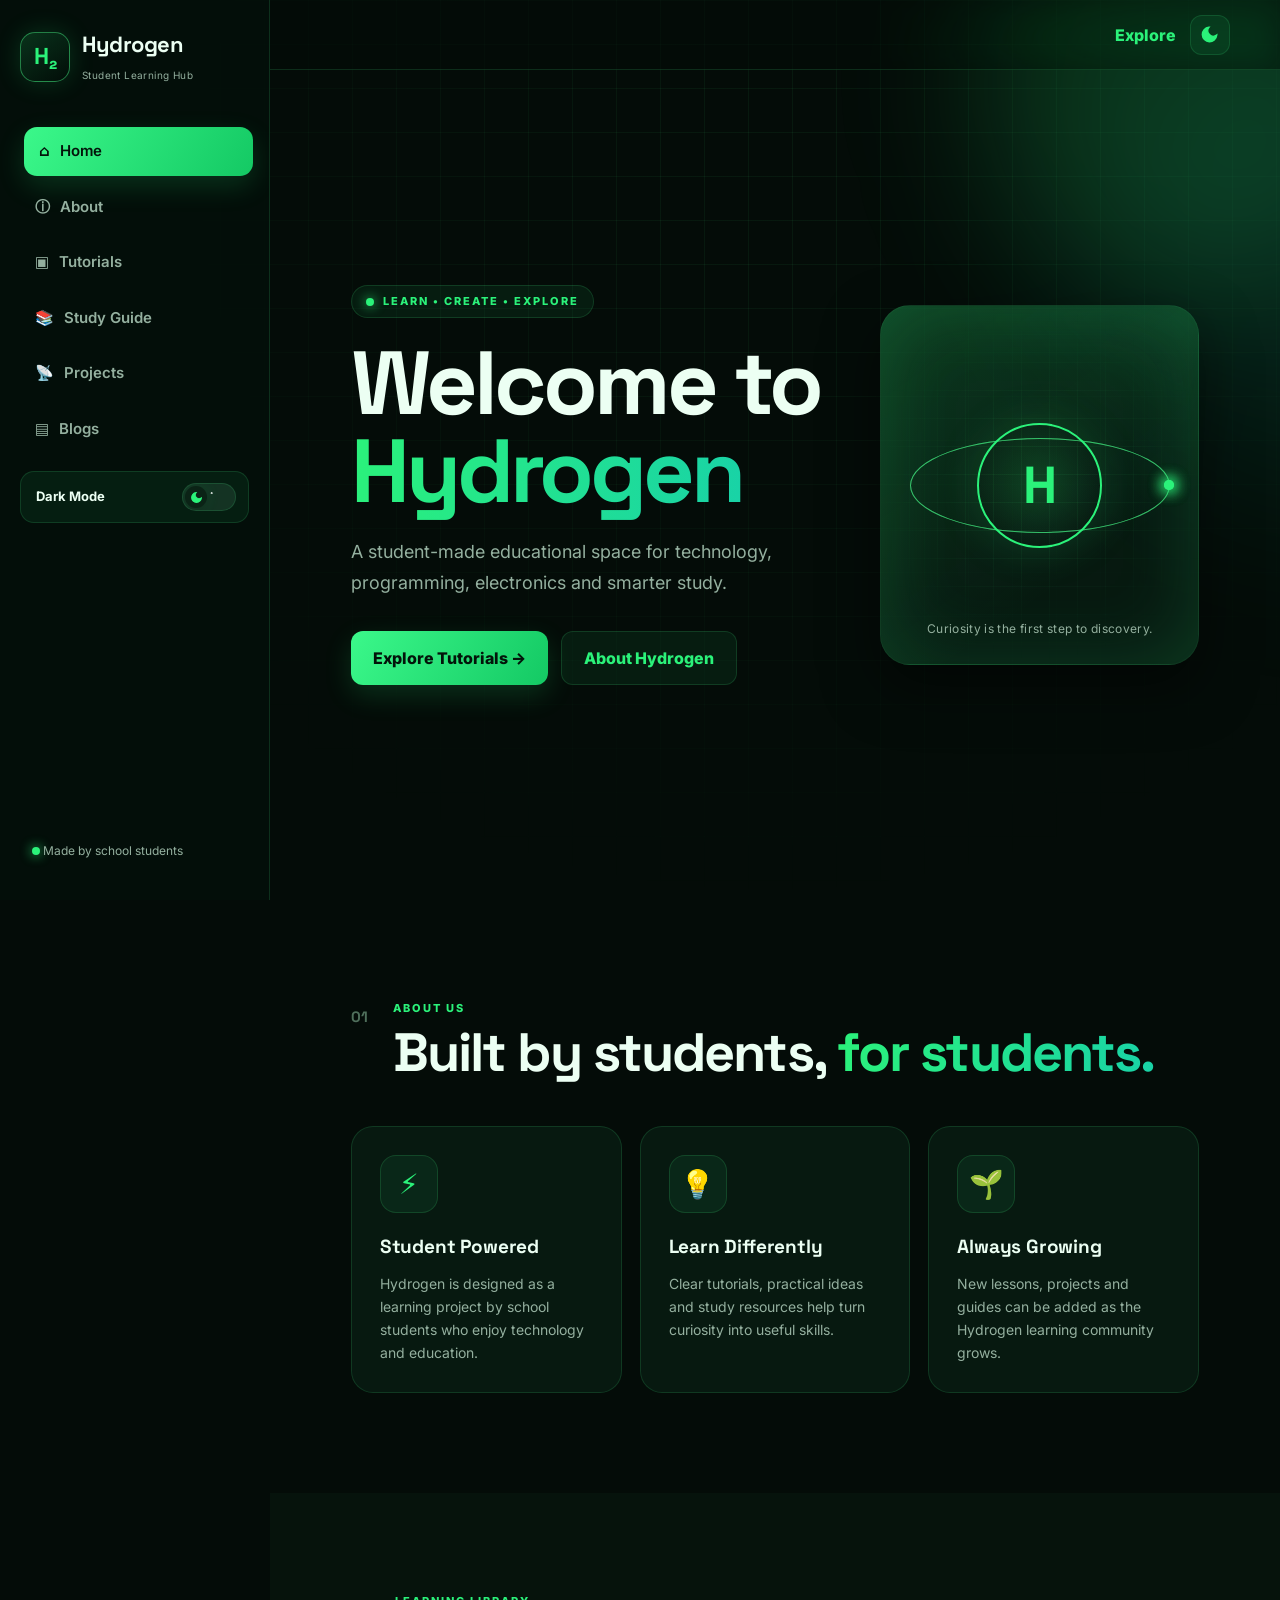
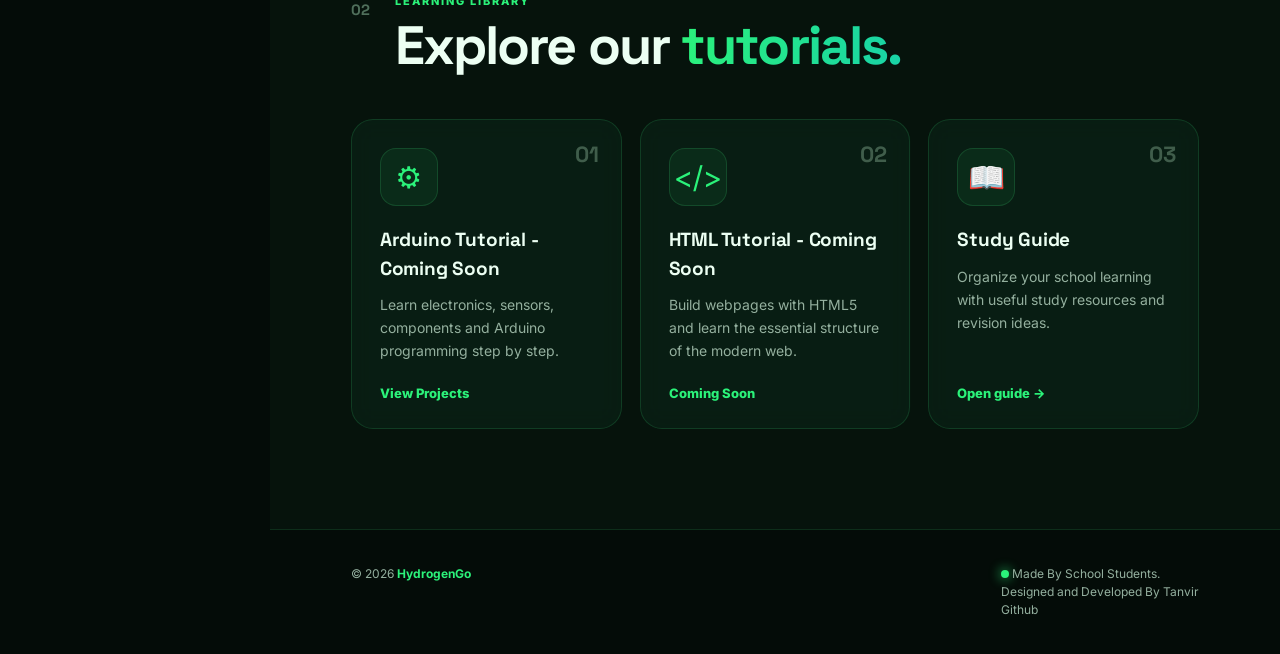
==== commit f5b7e03d: "Add link to blogs page in navigation" ====
--- a/index.html
+++ b/index.html
@@ -52,6 +52,7 @@
       <a href="studyguide.html">📚 <span>Study Guide</span></a>
 
 <a href="projects.html">📡 <span>Projects</span></a>
+     <a href="blogs.html" aria-current="page">▤ <span>Blogs</span></a>
     </nav>
 
 
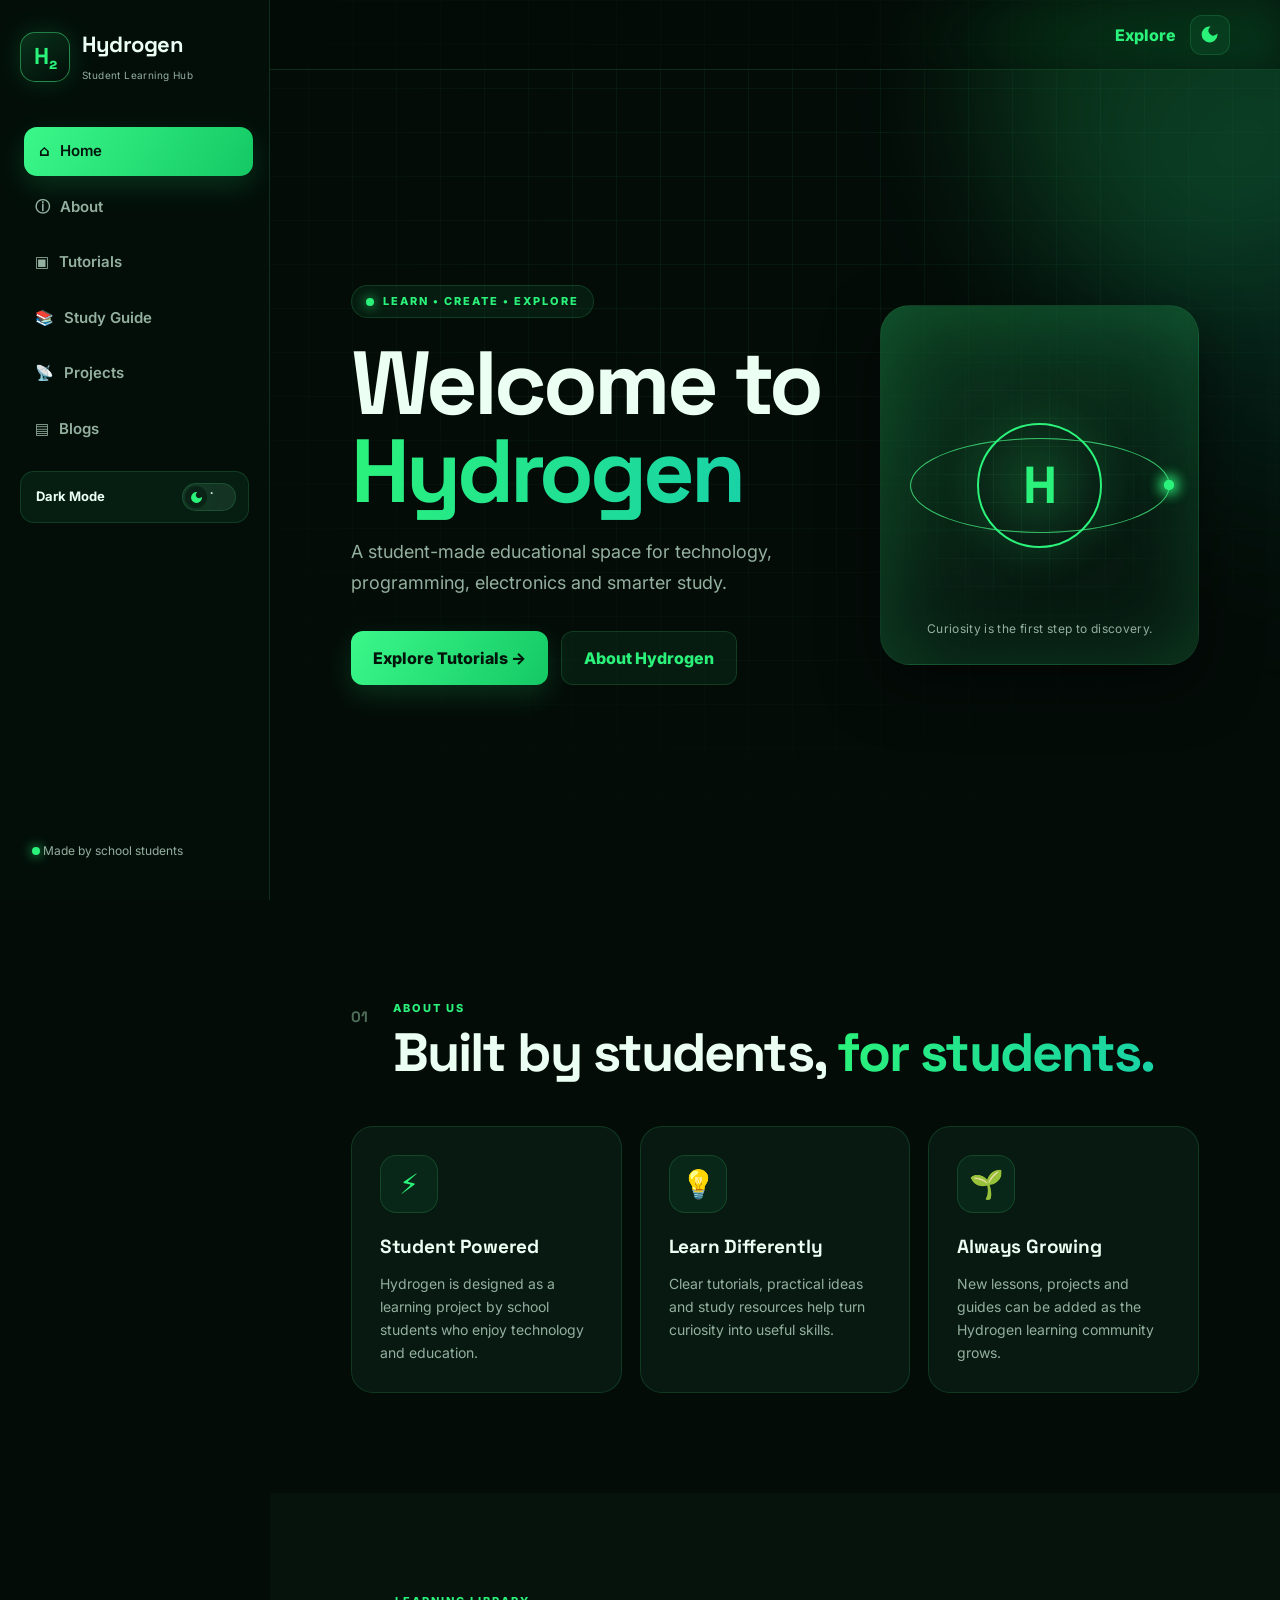
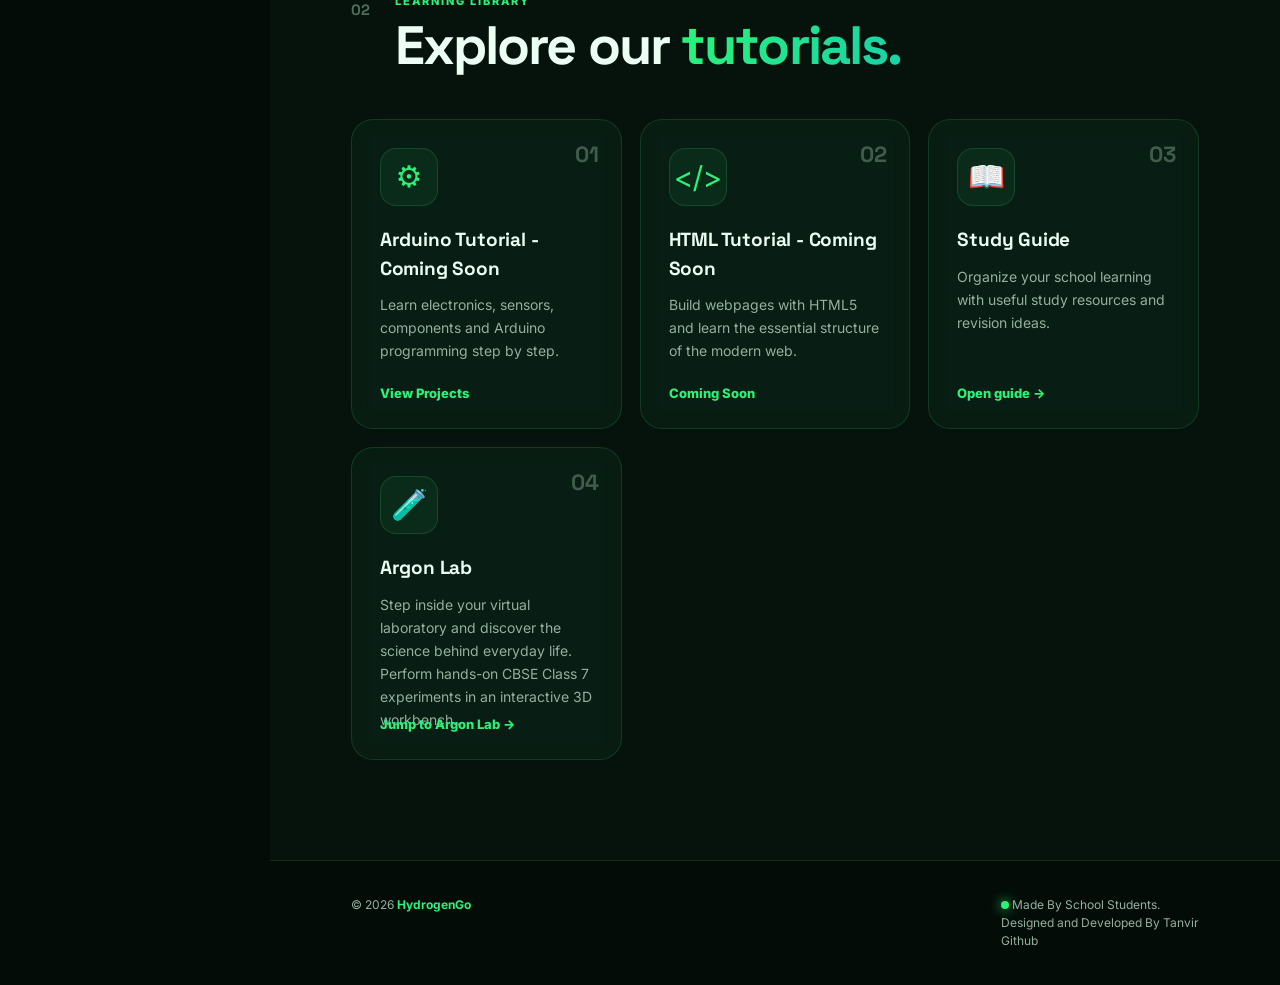
==== commit 6f6356b4: "Add Argon Lab tutorial card to index.html Added a new tutorial card for Argon Lab with a description" ====
--- a/index.html
+++ b/index.html
@@ -5,7 +5,12 @@
   <meta name="viewport" content="width=device-width, initial-scale=1.0">
   <meta name="theme-color" content="#040c08">
 <meta property="og:site_name" content="HydrogenGo">
-
+<script async src="https://www.googletagmanager.com/gtm.js?id=GTM-MX22KRSZ"></script>
+<script>
+  window.dataLayer = window.dataLayer || [];
+  function gtag(){dataLayer.push(arguments);}
+  gtag('js', new Date());
+</script>
 <script type="application/ld+json">
 {
   "@context": "https://schema.org",
@@ -158,6 +163,13 @@
           <p>Organize your school learning with useful study resources and revision ideas.</p>
           <span class="read">Open guide →</span>
         </a>
+       <a class="tutorial-card" href="https://argonlab.ai.studio" target="_blank">
+          <div class="tutorial-number">04</div>
+          <div class="tutorial-icon">🧪</div>
+          <h3>Argon Lab</h3>
+          <p>Step inside your virtual laboratory and discover the science behind everyday life. Perform hands-on CBSE Class 7 experiments in an interactive 3D workbench..</p>
+          <span class="read">Jump to Argon Lab →</span>
+        </a>
       </div>
     </section>
 
